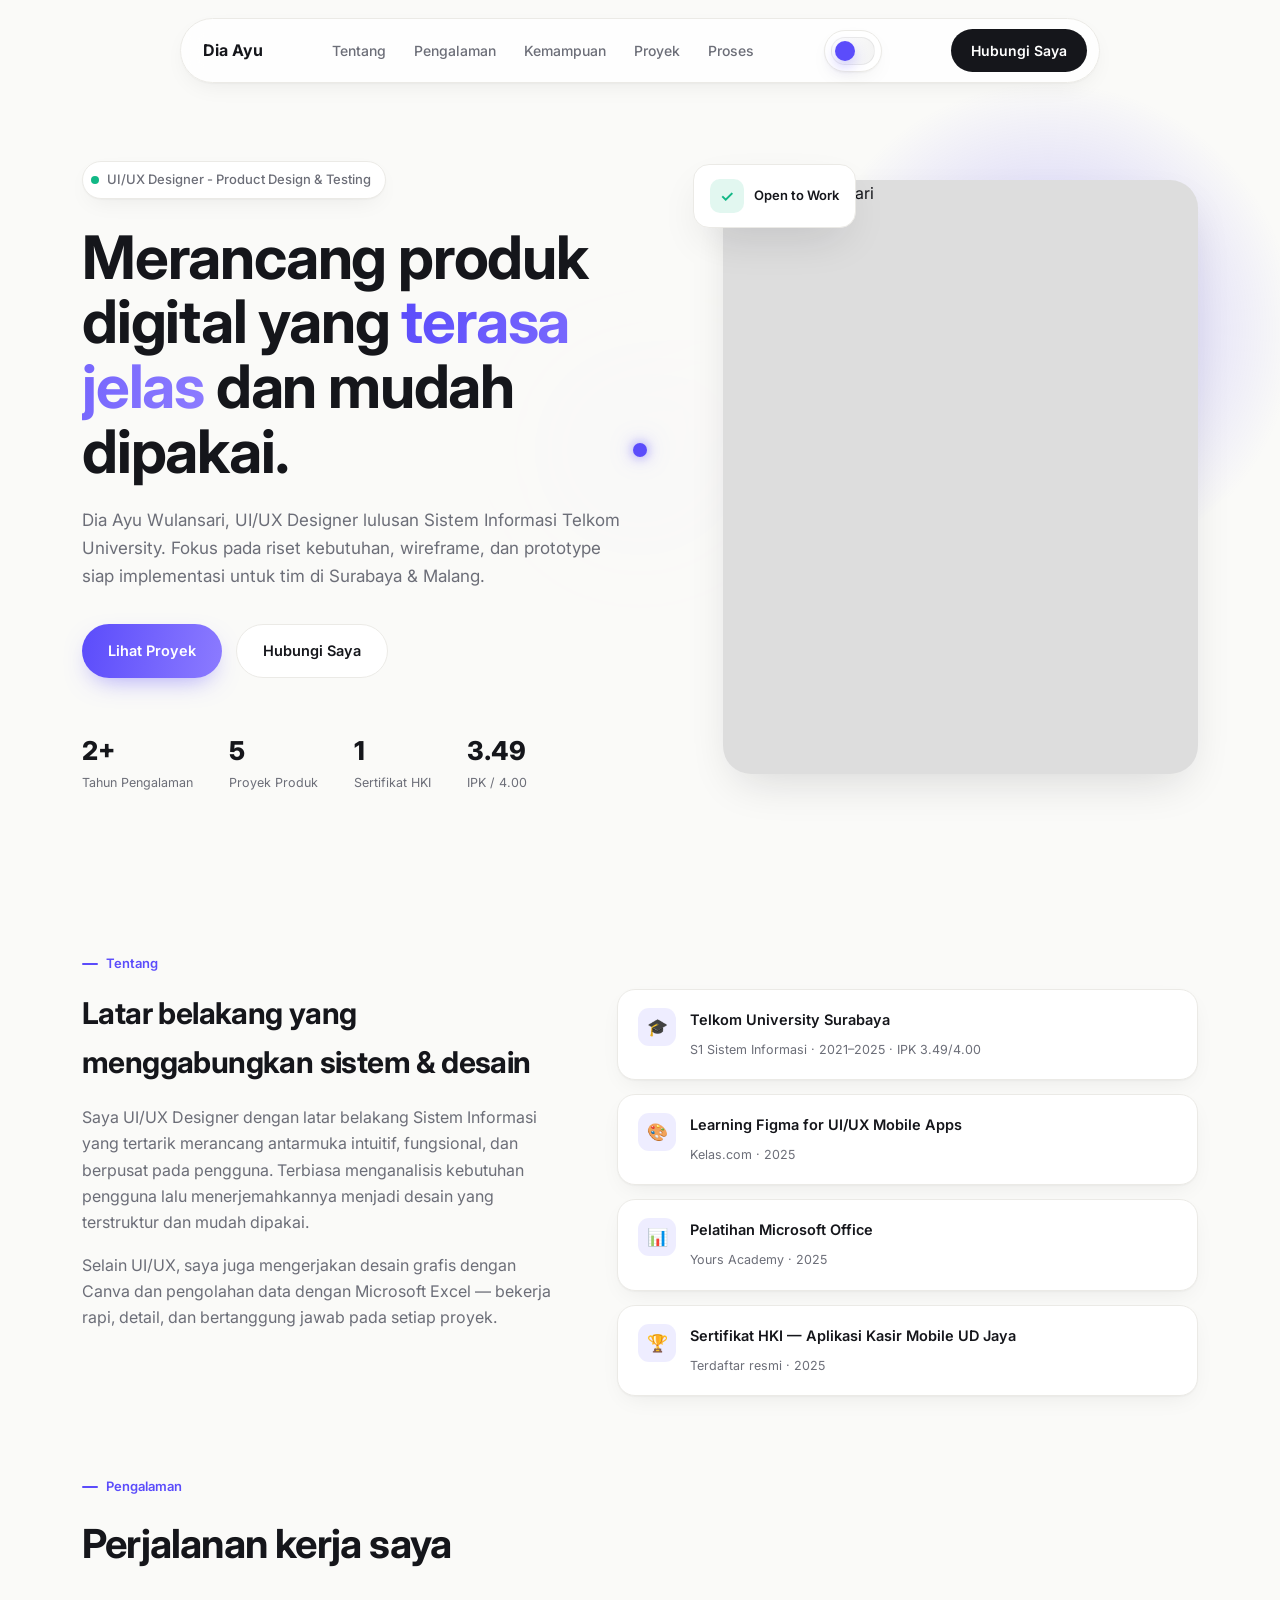
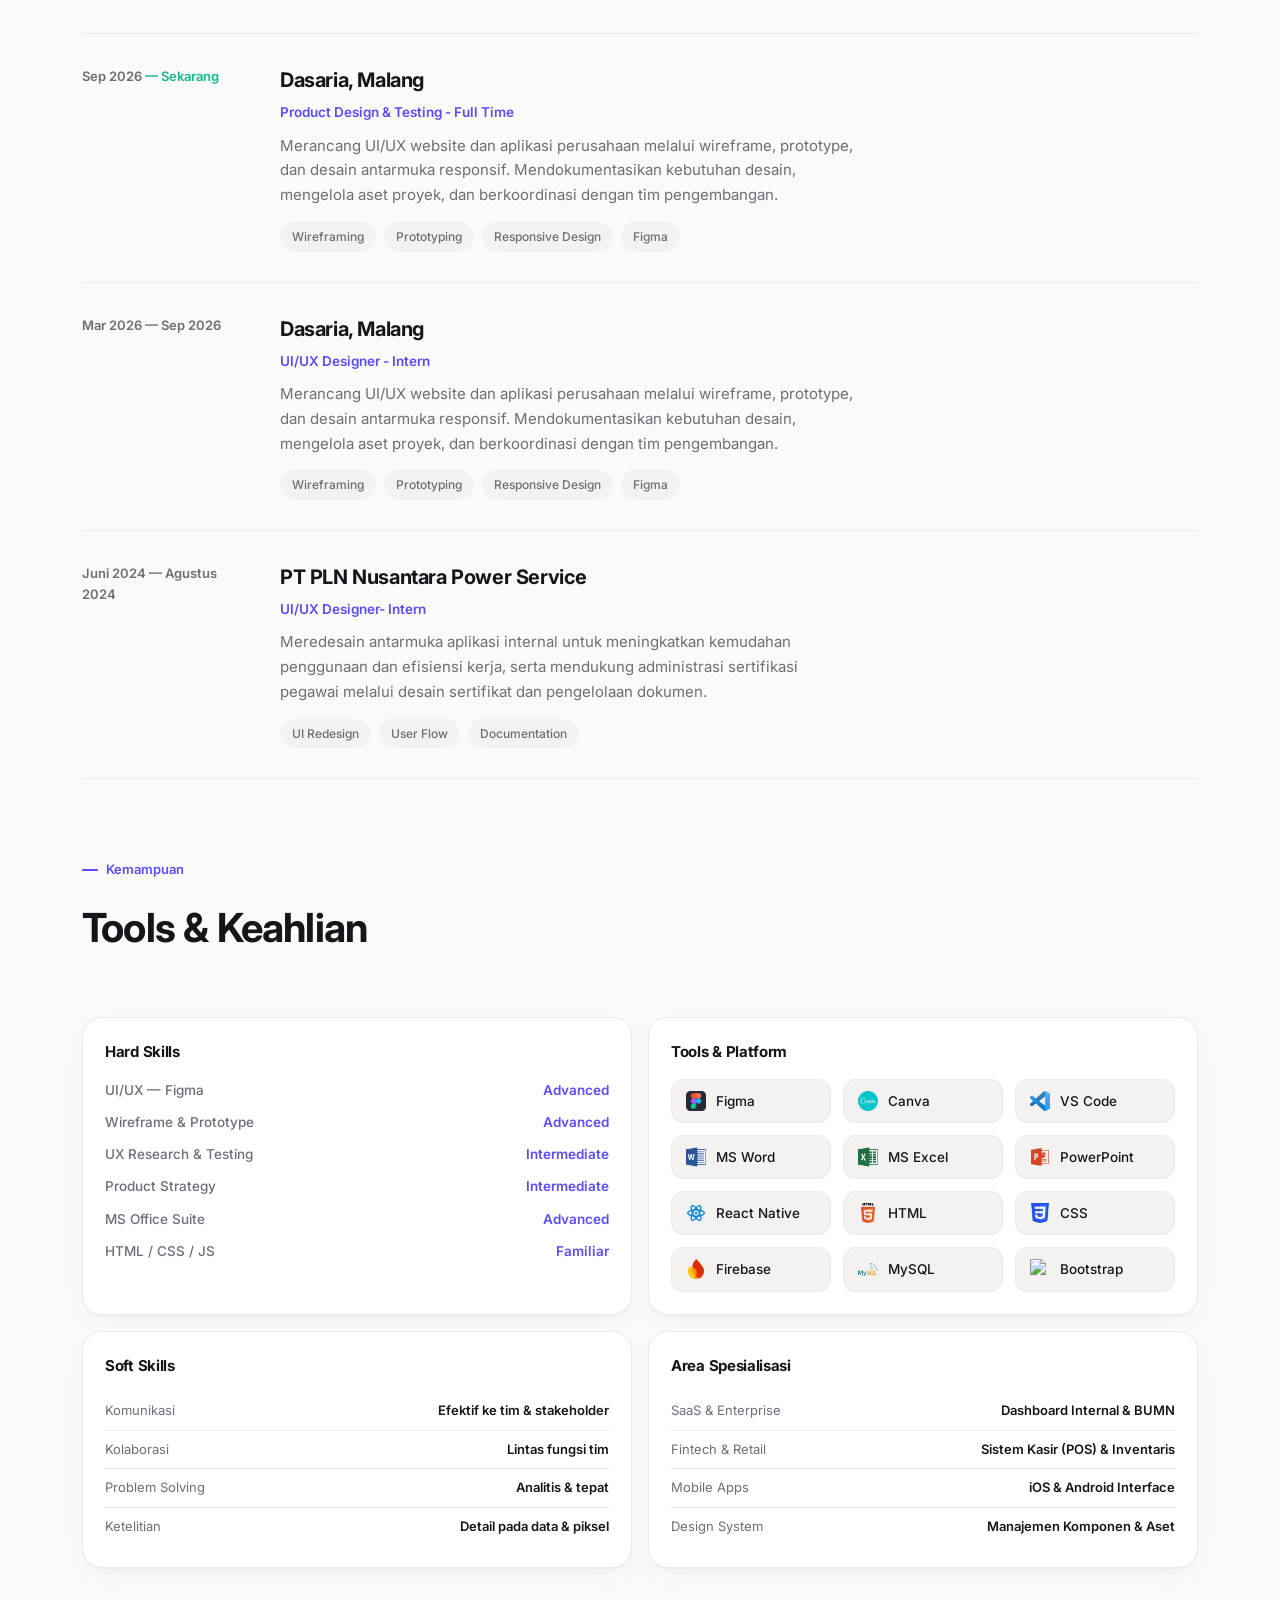
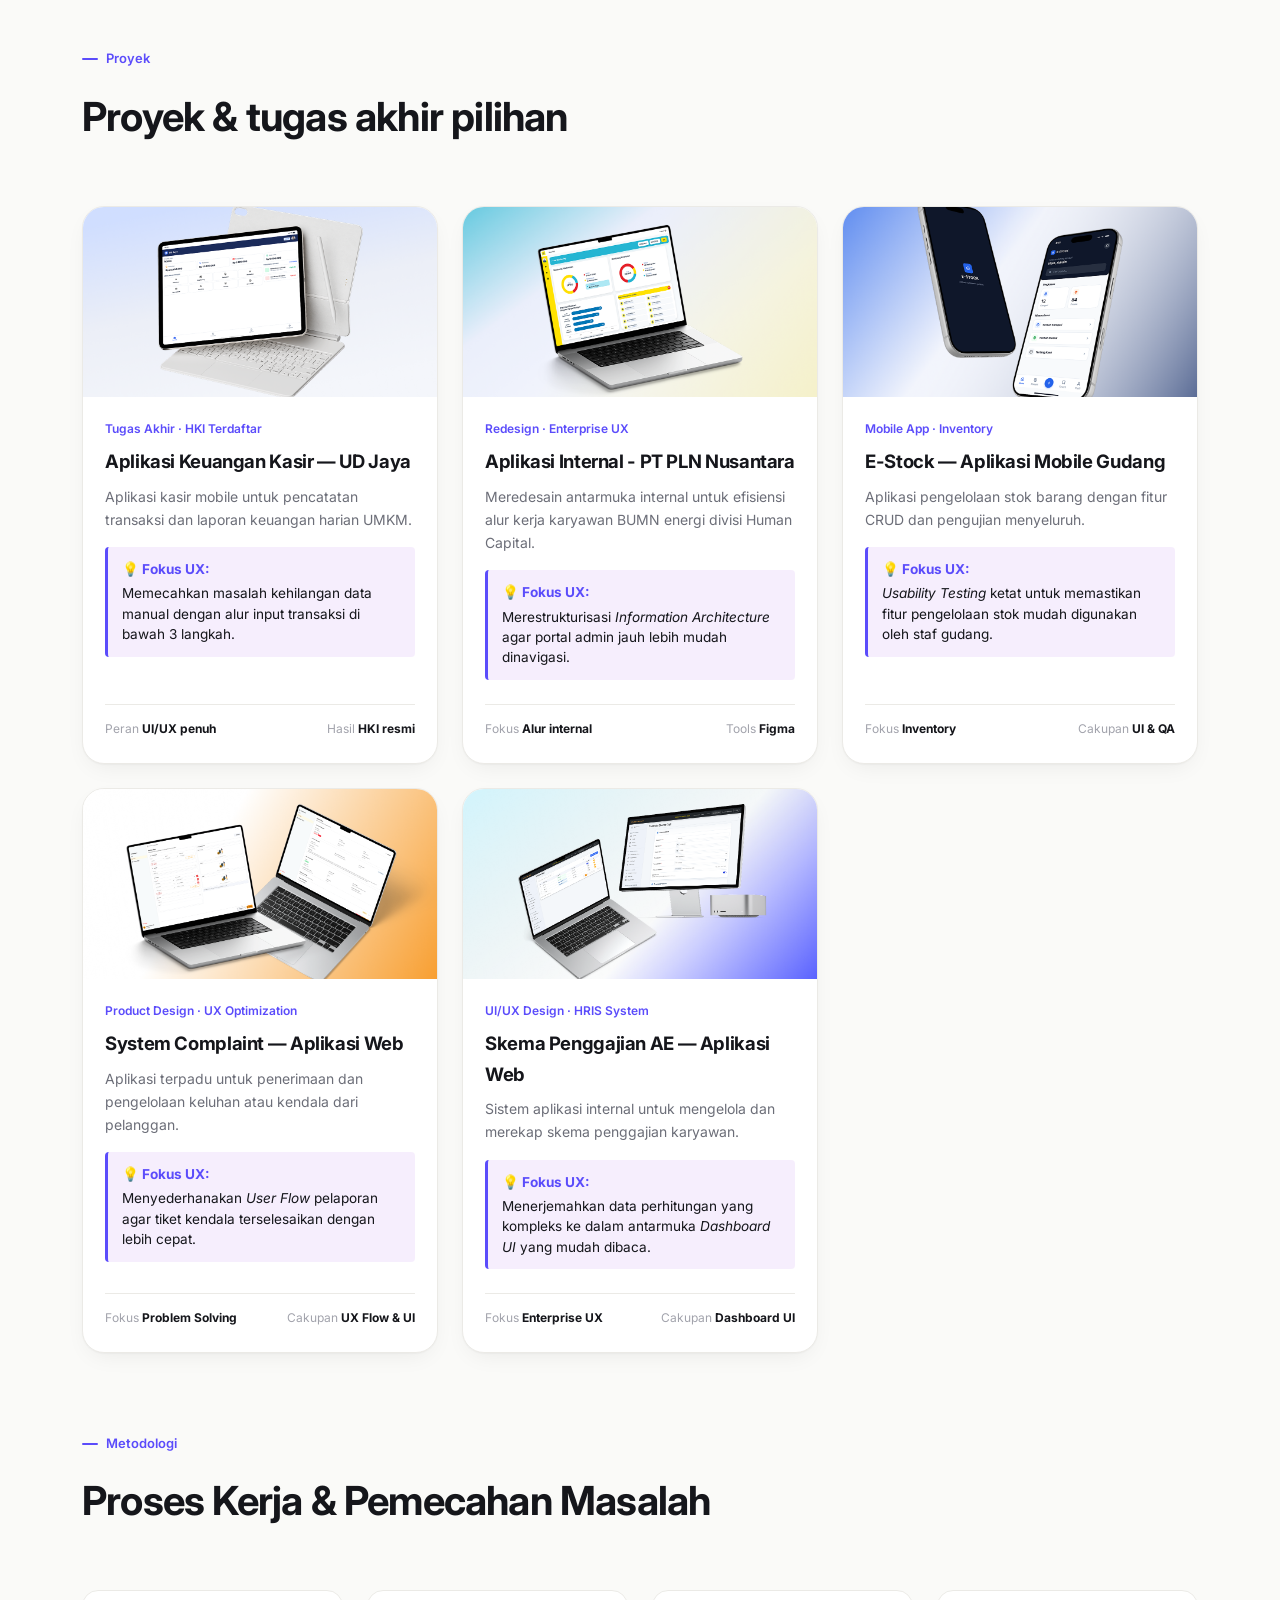
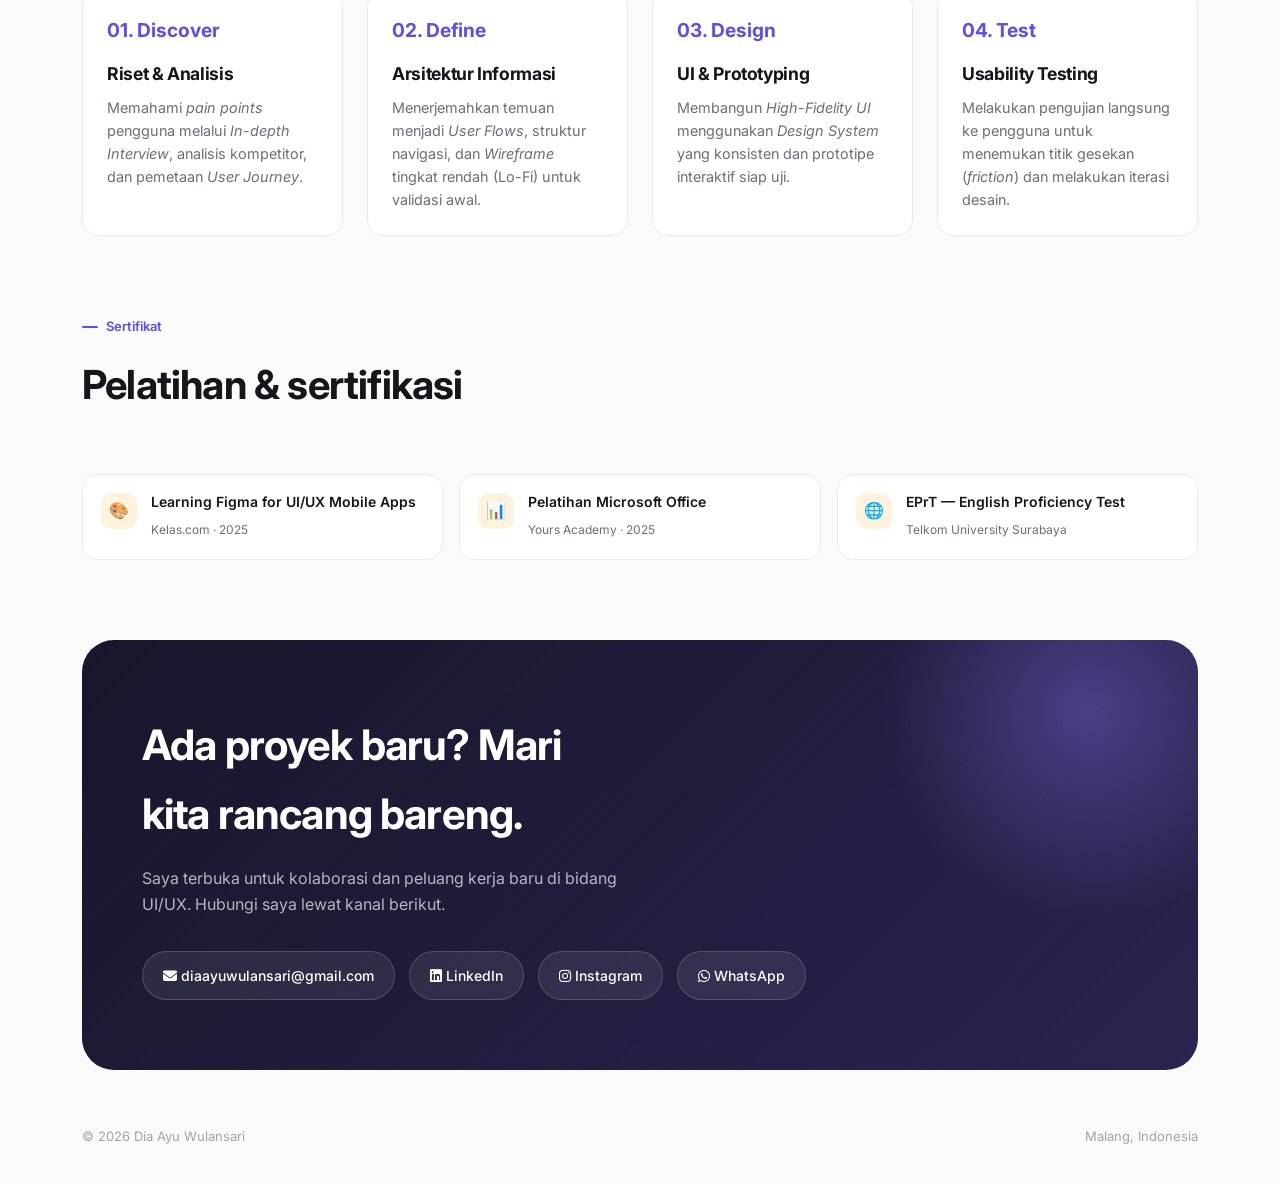
==== index.html @ 8678f164 "Initial commit - Upload portofolio" ====
<!DOCTYPE html>
<html lang="id">
<head>
<meta charset="UTF-8">
<meta name="viewport" content="width=device-width, initial-scale=1.0">
<title>Dia Ayu Wulansari — UI/UX Designer</title>
<link rel="preconnect" href="https://fonts.googleapis.com">
<link rel="preconnect" href="https://fonts.gstatic.com" crossorigin>
<link href="https://fonts.googleapis.com/css2?family=Inter:wght@400;500;600;700;800&display=swap" rel="stylesheet">
<link rel="stylesheet" href="style.css">
<!-- FontAwesome CDN -->
<link rel="stylesheet" href="https://cdnjs.cloudflare.com/ajax/libs/font-awesome/6.4.0/css/all.min.css">
</head>
<body>

<div id="cursor-glow" aria-hidden="true"></div>

<div class="nav-wrap">
  <div class="nav">
    <div class="nav-brand">Dia Ayu</div>
    <nav class="nav-links">
      <a href="#about">Tentang</a>
      <a href="#experience">Pengalaman</a>
      <a href="#skills">Kemampuan</a>
      <a href="#projects">Proyek</a>
      <a href="#process">Proses</a>
    </nav>
    <div class="theme-toggle" aria-hidden="false">
      <button id="theme-toggle" aria-pressed="false" aria-label="Toggle light and dark mode"><span class="knob"></span></button>
    </div>
    <a class="nav-cta" href="#contact">Hubungi Saya</a>
  </div>
</div>

<div class="wrap">

<!-- 1. HERO SECTION (Jarak kembali seperti semula) -->
<section class="hero">
  <div class="hero-grid">
    <div>
      <div class="hero-pill"><span class="dot"></span>UI/UX Designer - Product Design & Testing</div>
      <h1>Merancang produk digital yang <span class="grad">terasa jelas</span> dan mudah dipakai.</h1>
      <p class="lede">Dia Ayu Wulansari, UI/UX Designer lulusan Sistem Informasi Telkom University. Fokus pada riset kebutuhan, wireframe, dan prototype siap implementasi untuk tim di Surabaya &amp; Malang.</p>
      <div class="hero-cta">
        <a class="btn btn-primary" href="#projects">Lihat Proyek</a>
        <a class="btn btn-ghost" href="#contact">Hubungi Saya</a>
      </div>
      <div class="hero-stats">
        <div><div class="n">2+</div><div class="l">Tahun Pengalaman</div></div>
        <div><div class="n">5</div><div class="l">Proyek Produk</div></div>
        <div><div class="n">1</div><div class="l">Sertifikat HKI</div></div>
        <div><div class="n">3.49</div><div class="l">IPK / 4.00</div></div>
      </div>
    </div>
    <div class="hero-visual">
      <div class="float-card c1"><span class="ic">✓</span> Open to Work</div>
      <div class="hero-photo"><img src="https://diayuwulansari.github.io/Portofolio-vol.1/images/foto%20profil.jpg" alt="Dia Ayu Wulansari"></div>
    </div>
  </div>
</section>

<!-- 2. ABOUT SECTION -->
<section id="about" style="padding: 40px 0;">
  <div class="eyebrow">Tentang</div>
  <div class="about-grid">
    <div>
      <h2 class="about-title">Latar belakang yang menggabungkan sistem &amp; desain</h2>
      <p>Saya UI/UX Designer dengan latar belakang Sistem Informasi yang tertarik merancang antarmuka intuitif, fungsional, dan berpusat pada pengguna. Terbiasa menganalisis kebutuhan pengguna lalu menerjemahkannya menjadi desain yang terstruktur dan mudah dipakai.</p>
      <p>Selain UI/UX, saya juga mengerjakan desain grafis dengan Canva dan pengolahan data dengan Microsoft Excel — bekerja rapi, detail, dan bertanggung jawab pada setiap proyek.</p>
    </div>
    <div class="cred-list">
      <div class="cred"><span class="ic">🎓</span><div><b>Telkom University Surabaya</b><span>S1 Sistem Informasi · 2021–2025 · IPK 3.49/4.00</span></div></div>
      <div class="cred"><span class="ic">🎨</span><div><b>Learning Figma for UI/UX Mobile Apps</b><span>Kelas.com · 2025</span></div></div>
      <div class="cred"><span class="ic">📊</span><div><b>Pelatihan Microsoft Office</b><span>Yours Academy · 2025</span></div></div>
      <div class="cred"><span class="ic">🏆</span><div><b>Sertifikat HKI — Aplikasi Kasir Mobile UD Jaya</b><span>Terdaftar resmi · 2025</span></div></div>
    </div>
  </div>
</section>

<!-- 3. EXPERIENCE SECTION -->
<section id="experience" style="padding: 40px 0;">
  <div class="section-head">
    <div class="eyebrow">Pengalaman</div>
    <h2>Perjalanan kerja saya</h2>
  </div>
  <div class="exp-list">
    <div class="exp">
      <div class="exp-date">Sep 2026 <span class="now">— Sekarang</span></div>
      <div>
        <h3>Dasaria, Malang</h3>
        <div class="exp-role">Product Design & Testing - Full Time</div>
        <p>Merancang UI/UX website dan aplikasi perusahaan melalui wireframe, prototype, dan desain antarmuka responsif. Mendokumentasikan kebutuhan desain, mengelola aset proyek, dan berkoordinasi dengan tim pengembangan.</p>
        <div class="chip-row"><span class="chip">Wireframing</span><span class="chip">Prototyping</span><span class="chip">Responsive Design</span><span class="chip">Figma</span></div>
      </div>
    </div>
    <div class="exp">
      <div class="exp-date">Mar 2026 — Sep 2026</div>
      <div>
        <h3>Dasaria, Malang</h3>
        <div class="exp-role">UI/UX Designer - Intern</div>
        <p>Merancang UI/UX website dan aplikasi perusahaan melalui wireframe, prototype, dan desain antarmuka responsif. Mendokumentasikan kebutuhan desain, mengelola aset proyek, dan berkoordinasi dengan tim pengembangan.</p>
        <div class="chip-row"><span class="chip">Wireframing</span><span class="chip">Prototyping</span><span class="chip">Responsive Design</span><span class="chip">Figma</span></div>
      </div>
    </div>
    <div class="exp">
      <div class="exp-date">Juni 2024 — Agustus 2024</div>
      <div>
        <h3>PT PLN Nusantara Power Service</h3>
        <div class="exp-role">UI/UX Designer- Intern</div>
        <p>Meredesain antarmuka aplikasi internal untuk meningkatkan kemudahan penggunaan dan efisiensi kerja, serta mendukung administrasi sertifikasi pegawai melalui desain sertifikat dan pengelolaan dokumen.</p>
        <div class="chip-row"><span class="chip">UI Redesign</span><span class="chip">User Flow</span><span class="chip">Documentation</span></div>
      </div>
    </div>
  </div>
</section>

<!-- 4. SKILLS SECTION -->
<section id="skills" style="padding: 40px 0;">
  <div class="section-head">
    <div class="eyebrow">Kemampuan</div>
    <h2>Tools &amp; Keahlian</h2>
  </div>
  <div class="bento">
    <div class="b-wide">
      <h4>Hard Skills</h4>
      <div class="skill-line"><span>UI/UX — Figma</span><span style="font-weight: 600; color: var(--primary, #8a2be2);">Advanced</span></div>
      <div class="skill-line"><span>Wireframe &amp; Prototype</span><span style="font-weight: 600; color: var(--primary, #8a2be2);">Advanced</span></div>
      <div class="skill-line"><span>UX Research &amp; Testing</span><span style="font-weight: 600; color: var(--primary, #8a2be2);">Intermediate</span></div>
      <div class="skill-line"><span>Product Strategy</span><span style="font-weight: 600; color: var(--primary, #8a2be2);">Intermediate</span></div>
      <div class="skill-line"><span>MS Office Suite</span><span style="font-weight: 600; color: var(--primary, #8a2be2);">Advanced</span></div>
      <div class="skill-line"><span>HTML / CSS / JS</span><span style="font-weight: 600; color: var(--primary, #8a2be2);">Familiar</span></div>
    </div>

    <!-- Tools & Platform Full Width dengan Logo & Ikon -->
    <div class="b-wide">
      <h4>Tools &amp; Platform</h4>
      <div class="bento-tools-logos">
        <div class="tool-badge"><img src="./images/figma.png" alt="Figma"> Figma</div>
        <div class="tool-badge"><img src="./images/canva.png" alt="Canva"> Canva</div>
        <div class="tool-badge"><img src="./images/vscode.png" alt="VS Code"> VS Code</div>
        <div class="tool-badge"><img src="./images/Word.png" alt="MS Word"> MS Word</div>
        <div class="tool-badge"><img src="./images/Excel.png" alt="MS Excel"> MS Excel</div>
        <div class="tool-badge"><img src="./images/powerpoint.png" alt="PowerPoint"> PowerPoint</div>
        <div class="tool-badge"><img src="./images/React.png" alt="React Native"> React Native</div>
        <div class="tool-badge"><img src="./images/HTML.png" alt="HTML"> HTML</div>
        <div class="tool-badge"><img src="./images/CSS.png" alt="CSS"> CSS</div>
        <div class="tool-badge"><img src="./images/firebase.png" alt="Firebase"> Firebase</div>
        <div class="tool-badge"><img src="./images/MySQL.png" alt="MySql"> MySQL</div>
        <div class="tool-badge"><img src="./images/Bootstrap.png" alt="Bootstrap"> Bootstrap</div>
      </div>
    </div>

    <div class="b-wide">
      <h4>Soft Skills</h4>
      <div class="soft-mini"><span>Komunikasi</span><b>Efektif ke tim &amp; stakeholder</b></div>
      <div class="soft-mini"><span>Kolaborasi</span><b>Lintas fungsi tim</b></div>
      <div class="soft-mini"><span>Problem Solving</span><b>Analitis &amp; tepat</b></div>
      <div class="soft-mini"><span>Ketelitian</span><b>Detail pada data &amp; piksel</b></div>
    </div>

    <div class="b-wide">
      <h4>Area Spesialisasi</h4>
      <div class="soft-mini"><span>SaaS & Enterprise</span><b>Dashboard Internal & BUMN</b></div>
      <div class="soft-mini"><span>Fintech & Retail</span><b>Sistem Kasir (POS) & Inventaris</b></div>
      <div class="soft-mini"><span>Mobile Apps</span><b>iOS & Android Interface</b></div>
      <div class="soft-mini"><span>Design System</span><b>Manajemen Komponen & Aset</b></div>
    </div>
  </div>
</section>

<!-- 5. PROJECTS SECTION -->
<section id="projects" style="padding: 40px 0;">
  <div class="section-head">
    <div class="eyebrow">Proyek</div>
    <h2>Proyek &amp; tugas akhir pilihan</h2>
  </div>
  <div class="proj-grid">
    
    <!-- Proyek 1 -->
    <a class="proj" href="./Detail Page/project-udjaya.html" target="_self" rel="noopener">
      <div class="proj-cover"><img src="./images/Mokup UD_Jaya.png" alt="Cover UD Jaya"></div>
      <div class="proj-body" style="display: flex; flex-direction: column; justify-content: space-between; height: 100%;">
        <div>
          <div class="proj-tag">Tugas Akhir · HKI Terdaftar</div>
          <h3>Aplikasi Keuangan Kasir — UD Jaya</h3>
          <p>Aplikasi kasir mobile untuk pencatatan transaksi dan laporan keuangan harian UMKM.</p>
          <div style="margin-top: 16px; padding: 12px 14px; background: rgba(138, 43, 226, 0.08); border-left: 3px solid var(--primary, #8a2be2); border-radius: 4px; font-size: 0.85em; line-height: 1.5;">
            <b style="color: var(--primary, #8a2be2); display: block; margin-bottom: 4px;">💡 Fokus UX:</b> 
            Memecahkan masalah kehilangan data manual dengan alur input transaksi di bawah 3 langkah.
          </div>
        </div>
        <div class="proj-foot" style="margin-top: 24px;"><span>Peran <b>UI/UX penuh</b></span><span>Hasil <b>HKI resmi</b></span></div>
      </div>
    </a>
  
    <!-- Proyek 2 -->
    <a class="proj" href="./Detail Page/project-pln.html" target="_self" rel="noopener">
      <div class="proj-cover"><img src="./images/Mokup PLN.png" alt="Cover PLN"></div>
      <div class="proj-body" style="display: flex; flex-direction: column; justify-content: space-between; height: 100%;">
        <div>
          <div class="proj-tag">Redesign · Enterprise UX</div>
          <h3>Aplikasi Internal - PT PLN Nusantara</h3>
          <p>Meredesain antarmuka internal untuk efisiensi alur kerja karyawan BUMN energi divisi Human Capital.</p>
          <div style="margin-top: 16px; padding: 12px 14px; background: rgba(138, 43, 226, 0.08); border-left: 3px solid var(--primary, #8a2be2); border-radius: 4px; font-size: 0.85em; line-height: 1.5;">
            <b style="color: var(--primary, #8a2be2); display: block; margin-bottom: 4px;">💡 Fokus UX:</b> 
            Merestrukturisasi <i>Information Architecture</i> agar portal admin jauh lebih mudah dinavigasi.
          </div>
        </div>
        <div class="proj-foot" style="margin-top: 24px;"><span>Fokus <b>Alur internal</b></span><span>Tools <b>Figma</b></span></div>
      </div>
    </a>

    <!-- Proyek 3 -->
    <a class="proj" href="./Detail Page/project-estock.html" target="_self" rel="noopener">
      <div class="proj-cover"><img src="./images/Mokup E-Stock.png" alt="Cover E-Stock"></div>
      <div class="proj-body" style="display: flex; flex-direction: column; justify-content: space-between; height: 100%;">
        <div>
          <div class="proj-tag">Mobile App · Inventory</div>
          <h3>E-Stock — Aplikasi Mobile Gudang</h3>
          <p>Aplikasi pengelolaan stok barang dengan fitur CRUD dan pengujian menyeluruh.</p>
          <div style="margin-top: 16px; padding: 12px 14px; background: rgba(138, 43, 226, 0.08); border-left: 3px solid var(--primary, #8a2be2); border-radius: 4px; font-size: 0.85em; line-height: 1.5;">
            <b style="color: var(--primary, #8a2be2); display: block; margin-bottom: 4px;">💡 Fokus UX:</b> 
            <i>Usability Testing</i> ketat untuk memastikan fitur pengelolaan stok mudah digunakan oleh staf gudang.
          </div>
        </div>
        <div class="proj-foot" style="margin-top: 24px;"><span>Fokus <b>Inventory</b></span><span>Cakupan <b>UI &amp; QA</b></span></div>
      </div>
    </a>

    <!-- Proyek 4: System Complaint -->
    <a class="proj" href="./Detail Page/project-SystemComplaint.html" target="_self" rel="noopener">
      <div class="proj-cover"><img src="./images/Mokup System Complaint.png" alt="Cover System Complaint"></div>
      <div class="proj-body" style="display: flex; flex-direction: column; justify-content: space-between; height: 100%;">
        <div>
          <div class="proj-tag">Product Design · UX Optimization</div>
          <h3>System Complaint — Aplikasi Web</h3>
          <p>Aplikasi terpadu untuk penerimaan dan pengelolaan keluhan atau kendala dari pelanggan.</p>
          <div style="margin-top: 16px; padding: 12px 14px; background: rgba(138, 43, 226, 0.08); border-left: 3px solid var(--primary, #8a2be2); border-radius: 4px; font-size: 0.85em; line-height: 1.5;">
            <b style="color: var(--primary, #8a2be2); display: block; margin-bottom: 4px;">💡 Fokus UX:</b> 
            Menyederhanakan <i>User Flow</i> pelaporan agar tiket kendala terselesaikan dengan lebih cepat.
          </div>
        </div>
        <div class="proj-foot" style="margin-top: 24px;"><span>Fokus <b>Problem Solving</b></span><span>Cakupan <b>UX Flow &amp; UI</b></span></div>
      </div>
    </a>

    <!-- Proyek 5: Skema Penggajian -->
    <a class="proj" href="./Detail Page/project-SkemaPenggajian.html" target="_self" rel="noopener">
      <div class="proj-cover"><img src="./images/Mokup Skema Penggajian.png" alt="Cover Skema Penggajian AE"></div>
      <div class="proj-body" style="display: flex; flex-direction: column; justify-content: space-between; height: 100%;">
        <div>
          <div class="proj-tag">UI/UX Design · HRIS System</div>
          <h3>Skema Penggajian AE — Aplikasi Web</h3>
          <p>Sistem aplikasi internal untuk mengelola dan merekap skema penggajian karyawan.</p>
          <div style="margin-top: 16px; padding: 12px 14px; background: rgba(138, 43, 226, 0.08); border-left: 3px solid var(--primary, #8a2be2); border-radius: 4px; font-size: 0.85em; line-height: 1.5;">
            <b style="color: var(--primary, #8a2be2); display: block; margin-bottom: 4px;">💡 Fokus UX:</b> 
            Menerjemahkan data perhitungan yang kompleks ke dalam antarmuka <i>Dashboard UI</i> yang mudah dibaca.
          </div>
        </div>
        <div class="proj-foot" style="margin-top: 24px;"><span>Fokus <b>Enterprise UX</b></span><span>Cakupan <b>Dashboard UI</b></span></div>
      </div>
    </a>

    <!-- Proyek 6: Pencapaian Branch -->
    <!-- <a class="proj" href="./Detail Page/project-PencapaianBranch.html" target="_self" rel="noopener">
      <div class="proj-cover"><img src="./images/Mokup Pencapaian branch.png" alt="Cover Pencapaian Branch"></div>
      <div class="proj-body" style="display: flex; flex-direction: column; justify-content: space-between; height: 100%;">
        <div>
          <div class="proj-tag">Product Design · Data Analytics</div>
          <h3>Pencapaian Branch — Aplikasi Web</h3>
          <p>Platform monitoring pencapaian target KPI dari masing-masing cabang perusahaan.</p>
          <div style="margin-top: 16px; padding: 12px 14px; background: rgba(138, 43, 226, 0.08); border-left: 3px solid var(--primary, #8a2be2); border-radius: 4px; font-size: 0.85em; line-height: 1.5;">
            <b style="color: var(--primary, #8a2be2); display: block; margin-bottom: 4px;">💡 Fokus UX:</b> 
            Pembuatan visualisasi data dan grafik analitik yang responsif untuk memantau metrik bisnis.
          </div>
        </div>
        <div class="proj-foot" style="margin-top: 24px;"><span>Fokus <b>Data Usability</b></span><span>Cakupan <b>Interactive Prototype</b></span></div>
      </div>
    </a> -->

  </div>
</section>

<!-- 6. PROCESS SECTION -->
<section id="process" style="padding: 40px 0;">
  <div class="section-head">
    <div class="eyebrow">Metodologi</div>
    <h2>Proses Kerja & Pemecahan Masalah</h2>
  </div>
  <div class="process-grid" style="display: grid; grid-template-columns: repeat(auto-fit, minmax(240px, 1fr)); gap: 24px; margin-top: 24px;">
    
    <div class="process-card" style="background: var(--surface); padding: 24px; border-radius: 16px; border: 1px solid var(--border); transition: background 0.3s ease, border-color 0.3s ease;">
      <span style="color: var(--primary); font-weight: 700; font-size: 1.2em;">01. Discover</span>
      <h3 style="margin: 12px 0 8px; font-size: 1.1em; color: var(--ink); transition: color 0.3s ease;">Riset & Analisis</h3>
      <p style="font-size: 0.9em; color: var(--ink-soft); transition: color 0.3s ease; line-height: 1.6;">Memahami <i>pain points</i> pengguna melalui <i>In-depth Interview</i>, analisis kompetitor, dan pemetaan <i>User Journey</i>.</p>
    </div>

    <div class="process-card" style="background: var(--surface); padding: 24px; border-radius: 16px; border: 1px solid var(--border); transition: background 0.3s ease, border-color 0.3s ease;">
      <span style="color: var(--primary); font-weight: 700; font-size: 1.2em;">02. Define</span>
      <h3 style="margin: 12px 0 8px; font-size: 1.1em; color: var(--ink); transition: color 0.3s ease;">Arsitektur Informasi</h3>
      <p style="font-size: 0.9em; color: var(--ink-soft); transition: color 0.3s ease; line-height: 1.6;">Menerjemahkan temuan menjadi <i>User Flows</i>, struktur navigasi, dan <i>Wireframe</i> tingkat rendah (Lo-Fi) untuk validasi awal.</p>
    </div>

    <div class="process-card" style="background: var(--surface); padding: 24px; border-radius: 16px; border: 1px solid var(--border); transition: background 0.3s ease, border-color 0.3s ease;">
      <span style="color: var(--primary); font-weight: 700; font-size: 1.2em;">03. Design</span>
      <h3 style="margin: 12px 0 8px; font-size: 1.1em; color: var(--ink); transition: color 0.3s ease;">UI & Prototyping</h3>
      <p style="font-size: 0.9em; color: var(--ink-soft); transition: color 0.3s ease; line-height: 1.6;">Membangun <i>High-Fidelity UI</i> menggunakan <i>Design System</i> yang konsisten dan prototipe interaktif siap uji.</p>
    </div>

    <div class="process-card" style="background: var(--surface); padding: 24px; border-radius: 16px; border: 1px solid var(--border); transition: background 0.3s ease, border-color 0.3s ease;">
      <span style="color: var(--primary); font-weight: 700; font-size: 1.2em;">04. Test</span>
      <h3 style="margin: 12px 0 8px; font-size: 1.1em; color: var(--ink); transition: color 0.3s ease;">Usability Testing</h3>
      <p style="font-size: 0.9em; color: var(--ink-soft); transition: color 0.3s ease; line-height: 1.6;">Melakukan pengujian langsung ke pengguna untuk menemukan titik gesekan (<i>friction</i>) dan melakukan iterasi desain.</p>
    </div>

  </div>
</section>

<!-- 7. CERTIFICATES SECTION -->
<section id="certificates" style="padding: 40px 0;">
  <div class="section-head">
    <div class="eyebrow">Sertifikat</div>
    <h2>Pelatihan &amp; sertifikasi</h2>
  </div>
  <div class="cert-grid">
    <a class="cert" href="url?id=12" target="_blank" rel="noopener">
      <span class="ic">🎨</span><div><b>Learning Figma for UI/UX Mobile Apps</b><span>Kelas.com · 2025</span></div>
    </a>
    <a class="cert" href="https://diayuwulansari.github.io/Portofolio-vol.1/sertifikat/Sertifikat%20Yours%20Academy.pdf" target="_blank" rel="noopener">
      <span class="ic">📊</span><div><b>Pelatihan Microsoft Office</b><span>Yours Academy · 2025</span></div>
    </a>
    <a class="cert" href="https://diayuwulansari.github.io/Portofolio-vol.1/sertifikat/Sertif%20EPRT.pdf" target="_blank" rel="noopener">
      <span class="ic">🌐</span><div><b>EPrT — English Proficiency Test</b><span>Telkom University Surabaya</span></div>
    </a>
  </div>
</section>

<!-- 8. CONTACT SECTION -->
<section id="contact" style="padding: 40px 0 20px 0;">
  <div class="contact-box">
    <h2>Ada proyek baru? Mari kita rancang bareng.</h2>
    <p>Saya terbuka untuk kolaborasi dan peluang kerja baru di bidang UI/UX. Hubungi saya lewat kanal berikut.</p>
    <div class="contact-links">
      <a class="clink" href="mailto:diaayuwulansari@gmail.com">
        <i class="fa-solid fa-envelope"></i> diaayuwulansari@gmail.com
      </a>
      <a class="clink" href="url?id=16" target="_blank" rel="noopener">
        <i class="fa-brands fa-linkedin"></i> LinkedIn
      </a>
      <a class="clink" href="https://www.instagram.com/diaaws_" target="_blank" rel="noopener">
        <i class="fa-brands fa-instagram"></i> Instagram
      </a>
      <a class="clink" href="https://wa.me/6285184002572" target="_blank" rel="noopener">
        <i class="fa-brands fa-whatsapp"></i> WhatsApp
      </a>
    </div>
  </div>
</section>

<footer>
  <span>© 2026 Dia Ayu Wulansari</span>
  <span>Malang, Indonesia</span>
</footer>

</div>
<script src="script.js" defer></script>
</body>
</html>
---- style.css ----
/* Core variables - light theme */
:root{
  --bg:#FAFAF8;
  --surface:#FFFFFF;
  --ink:#15161B;
  --ink-soft:#6C6E78;
  --ink-faint:#A2A3AC;
  --border:#EBEAE6;
  --primary:#5B4CFB;
  --primary-2:#8C7BFF;
  --mint:#12B886;
  --sun:#FFB020;
  --shadow: 0 1px 2px rgba(20,20,30,0.04), 0 8px 24px -8px rgba(20,20,30,0.08);
  --shadow-lg: 0 18px 46px -14px rgba(20,20,30,0.16);
  --glow-1: rgba(91,76,251,0.16);
  --glow-2: rgba(255,176,32,0.08);
}

*{box-sizing:border-box; margin:0; padding:0;}
html{scroll-behavior:smooth;}
html,body{overflow-x:clip;}
body{
  background:var(--bg); color:var(--ink);
  font-family:'Inter', sans-serif; font-size:16px; line-height:1.65;
  -webkit-font-smoothing:antialiased;
}
a{ color:inherit; text-decoration:none; }
img{ max-width:100%; display:block; }
::selection{ background:var(--primary); color:#fff; }
h1,h2,h3,h4{ font-family:'Inter', sans-serif; font-weight:700; letter-spacing:-0.02em; color:var(--ink); }

.wrap{ max-width:1180px; margin:0 auto; padding:0 32px; position:relative; z-index:1; }
section{ padding:120px 0; }
.eyebrow{ font-family:'Inter', sans-serif; font-weight:600; font-size:13px; color:var(--primary); margin-bottom:14px; display:flex; align-items:center; gap:8px; }
.eyebrow::before{ content:""; width:16px; height:2px; background:var(--primary); border-radius:2px; }
.section-head{ max-width:640px; margin-bottom:56px; }
.section-head h2{ font-size:clamp(28px,3.4vw,40px); margin-bottom:14px; }
.section-head p{ color:var(--ink-soft); font-size:16px; }

/* Consistent about title */
.about-title{ font-size:30px; margin-bottom:16px; }

/* ==========================================
   NAVIGASI (KAPSUL MELAYANG / STICKY NAV)
   ========================================== */
.nav-wrap { 
  position: sticky; 
  top: 18px; 
  z-index: 200; 
  display: flex; 
  justify-content: center; 
  padding: 0 20px; 
  transition: top 0.3s ease, padding 0.3s ease;
}

.nav {
  width: 100%; 
  max-width: 920px; 
  display: flex; 
  align-items: center; 
  justify-content: space-between;
  background: rgba(255, 255, 255, 0.78); 
  backdrop-filter: blur(14px); 
  -webkit-backdrop-filter: blur(14px);
  border: 1px solid var(--border);
  border-radius: 100px; 
  padding: 10px 12px 10px 22px; 
  box-shadow: var(--shadow);
  transition: max-width 0.3s ease, border-radius 0.3s ease, background 0.3s ease, border-color 0.3s ease, box-shadow 0.3s ease;
}

.nav-wrap.is-scrolled {
  top: 0;
  padding: 0;
}

.nav-wrap.is-scrolled .nav {
  max-width: 100%;
  border-radius: 0;
  box-shadow: var(--shadow-lg);
}

.nav-brand { 
  font-family: 'Inter', sans-serif;
  font-weight: 700; 
  font-size: 16px; 
  color: var(--ink);
}

.nav-links { 
  display: flex; 
  gap: 28px; 
  font-size: 14px; 
  font-weight: 500; 
  color: var(--ink-soft); 
}

.nav-links a {
  position: relative;
  transition: color 0.2s ease;
}

.nav-links a::after {
  content: "";
  position: absolute;
  right: 0;
  bottom: -5px;
  left: 0;
  height: 2px;
  background: var(--primary);
  border-radius: 2px;
  transform: scaleX(0);
  transform-origin: left;
  transition: transform 0.2s ease;
}

.nav-links a:hover { 
  color: var(--ink); 
}

.nav-links a:hover::after,
.nav-links a:focus-visible::after {
  transform: scaleX(1);
}

.nav-cta { 
  background: var(--ink); 
  color: var(--surface); 
  padding: 10px 20px; 
  border-radius: 100px; 
  font-size: 14px; 
  font-weight: 600; 
  transition: background 0.2s ease, transform 0.2s ease;
}

.nav-cta:hover { 
  background: var(--primary); 
  color: #fff;
}

@media (max-width: 760px) { 
  .nav-links { 
    display: none; 
  } 
}

/* ==========================================
   PENYESUAIAN DARK MODE UNTUK NAV
   ========================================== */
[data-theme="dark"] .nav {
  background: rgba(15, 17, 21, 0.78); 
  border-color: var(--border);
}

[data-theme="dark"] .nav-cta {
  background: var(--surface);
  color: var(--ink);
  border: 1px solid var(--border);
}

[data-theme="dark"] .nav-cta:hover {
  background: var(--primary);
  color: #fff;
  border-color: transparent;
}

/* ==========================================
   HERO SECTION & EFEK GLOW KANAN ATAS FOTO
   ========================================== */
.hero{ 
  padding-top: 96px; 
  position: relative; 
  overflow: visible; 
}

.hero-grid{ 
  display: grid; 
  grid-template-columns: 1.1fr 0.9fr; 
  gap: 60px; 
  align-items: center; 
  position: relative; 
  z-index: 1; 
}

.hero::before{
  display: none; 
}

.hero-pill{
  display:inline-flex; align-items:center; gap:8px; background:var(--surface); border:1px solid var(--border);
  padding:7px 14px 7px 8px; border-radius:100px; font-size:13px; font-weight:500; color:var(--ink-soft); margin-bottom:26px; box-shadow:var(--shadow);
}
.hero-pill .dot{ width:8px; height:8px; border-radius:50%; background:var(--mint); }
.hero h1{ font-size:clamp(38px, 5vw, 60px); line-height:1.08; margin-bottom:22px; }
.hero h1 .grad{ background:linear-gradient(100deg, var(--primary), var(--primary-2)); -webkit-background-clip:text; background-clip:text; color:transparent; }
.hero p.lede{ font-size:17px; color:var(--ink-soft); max-width:50ch; margin-bottom:34px; }
.hero-cta{ display:flex; gap:14px; flex-wrap:wrap; margin-bottom:52px; }

.btn{ font-family:'Inter'; font-weight:600; font-size:14.5px; padding:14px 26px; border-radius:100px; display:inline-flex; align-items:center; gap:8px; transition:transform .18s ease, box-shadow .18s ease, background .18s ease; }
.btn-primary{ background:linear-gradient(100deg, var(--primary), var(--primary-2)); color:#fff; box-shadow:0 10px 26px -10px rgba(91,76,251,0.55); }
.btn-primary:hover{ transform:translateY(-2px); box-shadow:0 16px 32px -10px rgba(91,76,251,0.6); }
.btn-ghost{ background:var(--surface); border:1px solid var(--border); color:var(--ink); }
.btn-ghost:hover{ border-color:var(--ink); }

.hero-stats{ display:flex; gap:36px; flex-wrap:wrap; }
.hero-stats .n{ font-family:'Inter'; font-weight:800; font-size:26px; }
.hero-stats .l{ font-size:12.5px; color:var(--ink-soft); }

.hero-visual{ 
  position: relative; 
}

.hero-visual::before{
  content: "";
  position: absolute;
  top: -100px;   
  right: -100px; 
  width: 500px; 
  height: 500px;
  background: radial-gradient(circle, rgba(91,76,251,0.32), rgba(91,76,251,0) 70%);
  border-radius: 50%;
  z-index: -1;  
  pointer-events: none;
}

.hero-photo{ border-radius:28px; overflow:hidden; box-shadow:var(--shadow-lg); aspect-ratio:4/5; background:#ddd; position: relative; z-index: 1; }
.hero-photo img{ width:100%; height:100%; object-fit:cover; }

.float-card{ position:absolute; background:var(--surface); border:1px solid var(--border); border-radius:16px; padding:14px 16px; box-shadow:var(--shadow-lg); font-size:13px; z-index: 2; }
.float-card.c1{ top:-16px; left:-30px; display:flex; align-items:center; gap:10px; font-weight:600; }
.float-card.c1 .ic{ width:34px; height:34px; border-radius:10px; background:rgba(18,184,134,0.12); color:var(--mint); display:flex; align-items:center; justify-content:center; font-size:16px; }
.float-card.c2{ bottom:22px; right:-26px; width:170px; }
.float-card.c2 .lbl{ color:var(--ink-soft); font-size:11.5px; margin-bottom:6px; }
.float-card.c2 .bar{ height:6px; background:#F0EFEE; border-radius:6px; overflow:hidden; }
.float-card.c2 .bar i{ display:block; height:100%; width:92%; background:linear-gradient(90deg,var(--primary),var(--primary-2)); }

@media(max-width:900px){
  .hero-grid{ grid-template-columns:1fr; }
  .hero-visual{ max-width:340px; margin:40px auto 0; }
  .float-card{ display:none; }
}

/* about */
.about-grid{ display:grid; grid-template-columns:0.9fr 1.1fr; gap:60px; align-items:start; }
.about-grid p{ color:var(--ink-soft); margin-bottom:16px; max-width:56ch; }
.cred-list{ display:flex; flex-direction:column; gap:14px; }
.cred{ background:var(--surface); border:1px solid var(--border); border-radius:18px; padding:18px 20px; display:flex; gap:14px; align-items:flex-start; box-shadow:var(--shadow); }
.cred .ic{ width:38px; height:38px; flex:none; border-radius:11px; background:rgba(91,76,251,0.1); color:var(--primary); display:flex; align-items:center; justify-content:center; font-size:17px; }
.cred b{ display:block; font-size:14.5px; font-weight:600; margin-bottom:3px; }
.cred span{ font-size:12.5px; color:var(--ink-soft); }

/* experience */
.exp-list{ display:flex; flex-direction:column; gap:0; }
.exp{ display:grid; grid-template-columns:170px 1fr; gap:28px; padding:30px 0; border-top:1px solid var(--border); }
.exp:last-child{ border-bottom:1px solid var(--border); }
.exp-date{ font-size:13px; font-weight:600; color:var(--ink-soft); padding-top:2px; }
.exp-date .now{ color:var(--mint); }
.exp h3{ font-size:20px; margin-bottom:4px; }
.exp-role{ font-size:13.5px; font-weight:600; color:var(--primary); margin-bottom:10px; }
.exp p{ color:var(--ink-soft); max-width:64ch; margin-bottom:14px; font-size:15px; }

/* ==========================================
   EXPERIENCE CHIPS / TAGS
   ========================================== */
.chip-row { 
  display: flex; 
  gap: 8px; 
  flex-wrap: wrap; 
}

.chip { 
  font-size: 12px; 
  font-weight: 500; 
  background: #F3F2F0; 
  color: var(--ink-soft); 
  padding: 5px 12px; 
  border-radius: 100px; 
  transition: background 0.3s ease, color 0.3s ease, border-color 0.3s ease;
}

[data-theme="dark"] .chip {
  background: rgba(255, 255, 255, 0.07);
  color: var(--ink-soft);
  border: 1px solid rgba(255, 255, 255, 0.08);
}

.chip:hover {
  background: var(--border);
}

[data-theme="dark"] .chip:hover {
  background: rgba(255, 255, 255, 0.12);
  color: var(--ink);
}

/* skills bento */
.bento{ display:grid; grid-template-columns:repeat(4, 1fr); grid-auto-rows:minmax(120px, auto); gap:16px; }
.bento > div{ background:var(--surface); border:1px solid var(--border); border-radius:20px; padding:22px; box-shadow:var(--shadow); transition: background 0.3s ease, border-color 0.3s ease; }
.b-wide{ grid-column:span 2; }
.b-tall{ grid-row:span 2; }
.bento h4{ font-size:15px; margin-bottom:14px; color: var(--ink); }
.skill-line{ display:flex; justify-content:space-between; font-size:13.5px; font-weight:500; margin-bottom:10px; color: var(--ink-soft); }
.skill-line .track{ flex:1; margin:0 12px; height:5px; background:#F0EFEE; border-radius:6px; align-self:center; overflow:hidden; }
[data-theme="dark"] .skill-line .track { background: rgba(255,255,255,0.08); }

.skill-line .track i {
  display: block;
  height: 100%;
  background: linear-gradient(90deg, var(--primary), var(--primary-2));
  width: 0;
  border-radius: 6px;
  transition: width 1.2s cubic-bezier(0.1, 0.9, 0.2, 1);
}

.skill-line.animate .track i.pct-85 { width: 85%; }
.skill-line.animate .track i.pct-90 { width: 90%; }
.skill-line.animate .track i.pct-70 { width: 70%; }

/* ==========================================
   STYLING TOOLS & PLATFORM DENGAN LOGO (FULL WIDTH)
   ========================================== */
.bento-tools-logos {
  display: grid;
  grid-template-columns: repeat(auto-fit, minmax(140px, 1fr));
  gap: 12px;
  margin-top: 12px;
}

.tool-badge {
  display: flex;
  align-items: center;
  gap: 10px;
  padding: 10px 14px;
  background: #F3F2F0;
  border: 1px solid var(--border);
  border-radius: 12px;
  font-weight: 500;
  font-size: 13.5px;
  color: var(--ink);
  transition: all 0.2s ease;
}

.tool-badge:hover {
  transform: translateY(-2px);
  background: var(--border);
}

[data-theme="dark"] .tool-badge {
  background: rgba(255, 255, 255, 0.05);
  border: 1px solid rgba(255, 255, 255, 0.08);
  color: var(--ink-soft);
}

[data-theme="dark"] .tool-badge:hover {
  background: rgba(255, 255, 255, 0.1);
  color: var(--ink);
}

.tool-badge img {
  width: 20px;
  height: 20px;
  object-fit: contain;
}

/* Soft skills mini layout */
.soft-mini{ font-size:13px; color:var(--ink-soft); display:flex; justify-content:space-between; padding:8px 0; border-top:1px solid var(--border); }
.soft-mini:first-of-type{ border-top:none; }
.soft-mini b{ color:var(--ink); font-weight:600; }

@media(max-width:900px){ .bento{ grid-template-columns:repeat(2,1fr); } .b-wide{ grid-column:span 2; } }
@media(max-width:560px){ .bento{ grid-template-columns:1fr; } .b-wide,.b-tall{ grid-column:span 1; grid-row:span 1; } }

/* ==========================================
   PROJECTS (DIPERBARUI UNTUK COVER GAMBAR)
   ========================================== */
.proj-grid{ display:grid; grid-template-columns:repeat(3, 1fr); gap:24px; }
.proj{ background:var(--surface); border:1px solid var(--border); border-radius:22px; overflow:hidden; box-shadow:var(--shadow); transition:transform .22s ease, box-shadow .22s ease; display:flex; flex-direction:column; }
.proj:hover{ transform:translateY(-6px); box-shadow:var(--shadow-lg); }

.proj-cover{ 
  height: 190px; 
  width: 100%;
  position: relative; 
  overflow: hidden;
  background-color: var(--border);
}

.proj-cover img {
  width: 100%;
  height: 100%;
  object-fit: cover;
  object-position: center;
  transition: transform 0.3s ease;
}

.proj:hover .proj-cover img {
  transform: scale(1.05);
}

.proj-cover .arrow{ 
  position: absolute; 
  top: 14px; 
  right: 14px; 
  width: 32px; 
  height: 32px; 
  border-radius: 50%; 
  background: rgba(0, 0, 0, 0.45); 
  backdrop-filter: blur(4px);
  color: #fff; 
  display: flex; 
  align-items: center; 
  justify-content: center; 
  font-size: 14px; 
  z-index: 2;
  transition: background 0.2s ease, transform 0.2s ease;
}

.proj-cover .arrow:hover {
  background: var(--primary);
  transform: scale(1.1);
}

.proj-body{ padding:22px 22px 24px; display:flex; flex-direction:column; flex:1; justify-content:space-between; }
.proj-tag{ font-size:12px; font-weight:600; color:var(--primary); margin-bottom:8px; }
.proj h3{ font-size:18.5px; margin-bottom:8px; }
.proj p{ font-size:14px; color:var(--ink-soft); margin-bottom:14px; }
.proj-foot{ display:flex; justify-content:space-between; font-size:12px; color:var(--ink-faint); border-top:1px solid var(--border); padding-top:14px; }
.proj-foot b{ color:var(--ink); }
@media(max-width:900px){ .proj-grid{ grid-template-columns:1fr; } }

/* certs */
.cert-grid{ display:grid; grid-template-columns:repeat(3,1fr); gap:16px; }
.cert{ background:var(--surface); border:1px solid var(--border); border-radius:16px; padding:18px; display:flex; gap:14px; align-items:flex-start; }
.cert .ic{ width:36px; height:36px; flex:none; border-radius:10px; background:rgba(255,176,32,0.15); color:#B87400; display:flex; align-items:center; justify-content:center; font-size:16px; }
.cert b{ display:block; font-size:14px; font-weight:600; margin-bottom:3px; line-height:1.35; }
.cert span{ font-size:12px; color:var(--ink-soft); }
@media(max-width:760px){ .cert-grid{ grid-template-columns:1fr; } }

/* contact */
.contact-box{
  background:linear-gradient(135deg, #17162A, #2A2450); border-radius:32px; padding:70px 60px; color:#fff; position:relative; overflow:hidden;
}
.contact-box::before{ content:""; position:absolute; width:420px; height:420px; border-radius:50%; background:radial-gradient(circle, rgba(140,123,255,0.35), transparent 70%); top:-140px; right:-100px; }
.contact-box h2{ color:#fff; font-size:clamp(28px,3.6vw,42px); max-width:16ch; margin-bottom:16px; }
.contact-box p{ color:rgba(255,255,255,0.68); max-width:48ch; margin-bottom:34px; }
.contact-links{ display:flex; gap:14px; flex-wrap:wrap; }
.clink{ background:rgba(255,255,255,0.08); border:1px solid rgba(255,255,255,0.16); padding:12px 20px; border-radius:100px; font-size:14px; font-weight:500; }
.clink:hover{ background:#fff; color:var(--ink); }

footer{ padding:36px 0; display:flex; justify-content:space-between; font-size:13px; color:var(--ink-faint); flex-wrap:wrap; gap:10px; }

/* Dark theme using data-theme on <html> */
[data-theme="dark"]{
  --bg:#0B0B10;
  --surface:#0F1115;
  --ink:#E6E7EA;
  --ink-soft:#C5C6D0;
  --ink-faint:#9A9BA4;
  --border:rgba(255,255,255,0.06);
  --primary:#8C7BFF;
  --primary-2:#5B4CFB;
  --mint:#3BD9A6;
  --sun:#FFCF74;
  --shadow: 0 1px 2px rgba(0,0,0,0.24), 0 8px 24px -8px rgba(0,0,0,0.36);
  --shadow-lg: 0 18px 46px -14px rgba(0,0,0,0.5);
  --glow-1: rgba(140,123,255,0.22);
  --glow-2: rgba(91,76,251,0.15);
}

/* ==========================================
   BACKGROUND CURSOR GLOW (LIGHT & DARK MODE)
   ========================================== */
#cursor-glow {
  position: fixed; 
  left: 0; 
  top: 0; 
  width: 100vw; 
  height: 100vh; 
  pointer-events: none; 
  z-index: -1; 
  transition: opacity .25s linear; 
  will-change: background-position, opacity;
  
  opacity: 0.65;
  mix-blend-mode: overlay;
  filter: blur(48px) saturate(160%);
}

[data-theme="dark"] #cursor-glow {
  opacity: 0.9;
  mix-blend-mode: screen;
  filter: blur(36px) saturate(140%);
}

/* Theme toggle (small pill) */
.theme-toggle{ display:inline-flex; align-items:center; gap:8px; background:var(--surface); border:1px solid var(--border); padding:6px; border-radius:999px; box-shadow:var(--shadow); }
.theme-toggle button{ width:44px; height:28px; border-radius:999px; background:linear-gradient(100deg, #fff, #f3f3f3); border:1px solid rgba(0,0,0,0.06); display:inline-flex; align-items:center; padding:3px; cursor:pointer; transition:background .18s ease; }
.theme-toggle button .knob{ width:20px; height:20px; border-radius:50%; background:var(--primary); transform:translateX(0); transition:transform .22s cubic-bezier(.2,.9,.2,1); box-shadow:0 6px 14px rgba(91,76,251,0.28); }
.theme-toggle button[aria-pressed="true"]{ background:linear-gradient(90deg,var(--primary),var(--primary-2)); }
.theme-toggle button[aria-pressed="true"] .knob{ transform:translateX(16px); background:#fff; box-shadow:0 6px 18px rgba(0,0,0,0.18); }

/* Small utility */
.hidden{display:none!important}

/* ==========================================
   KURSOR KOMET & EKORNYA
   ========================================== */
body, a, button, .btn, .pn {
  cursor: none !important;
}

.comet-head {
  position: fixed;
  top: 0;
  left: 0;
  width: 14px;
  height: 14px;
  background: var(--primary); 
  border-radius: 50%;
  pointer-events: none;
  z-index: 99999;
  transform: translate(-50%, -50%);
  box-shadow: 0 0 12px rgba(91, 76, 251, 0.6), 0 0 24px rgba(140, 123, 255, 0.4);
  mix-blend-mode: normal; 
}

.comet-tail {
  position: fixed;
  top: 0;
  left: 0;
  width: 10px;
  height: 10px;
  background: var(--primary-2);
  border-radius: 50%;
  pointer-events: none;
  z-index: 99998;
  transform: translate(-50%, -50%);
  mix-blend-mode: normal;
  opacity: 0.75;
}

.comet-hover {
  background: var(--mint) !important;
  box-shadow: 0 0 12px rgba(18, 184, 134, 0.7), 0 0 24px rgba(94, 224, 180, 0.5) !important;
}

[data-theme="dark"] .comet-head {
  mix-blend-mode: screen;
  box-shadow: 0 0 16px var(--primary), 0 0 32px var(--primary-2);
}

[data-theme="dark"] .comet-tail {
  mix-blend-mode: screen;
  opacity: 1;
}
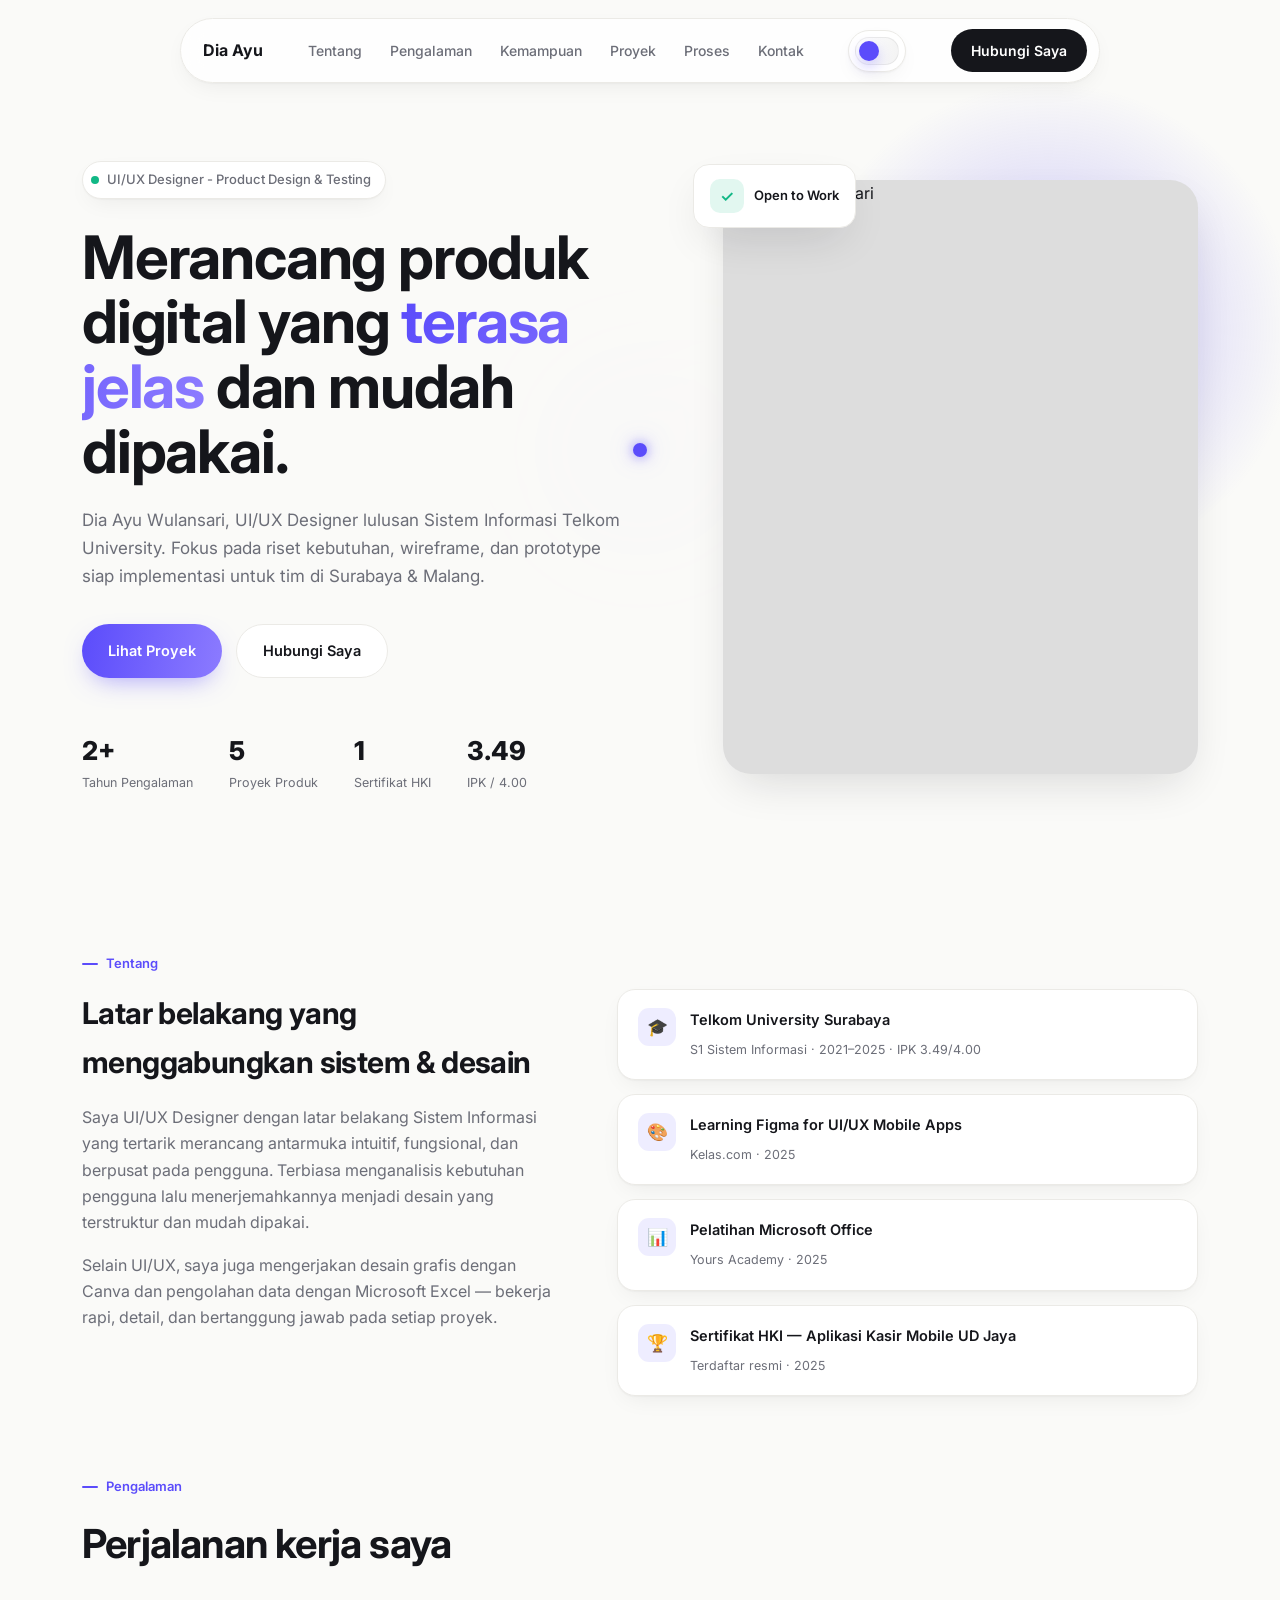
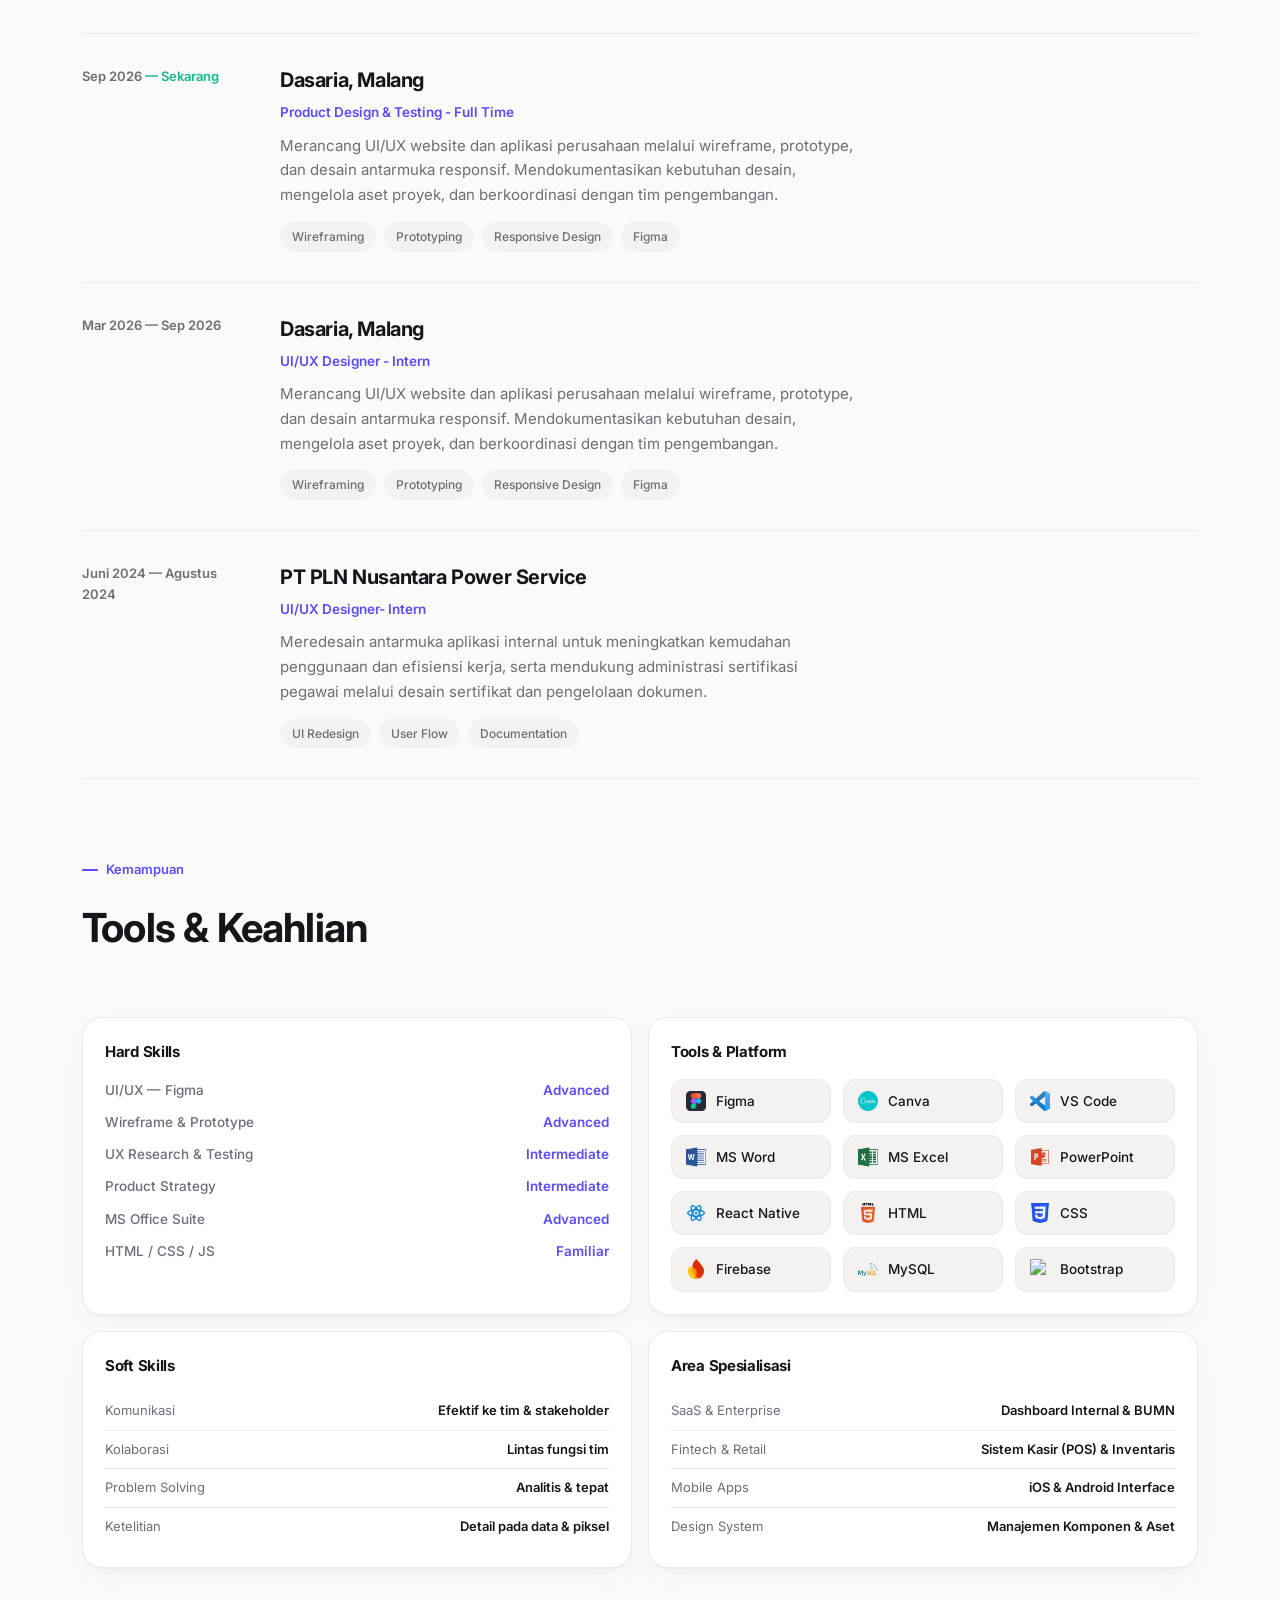
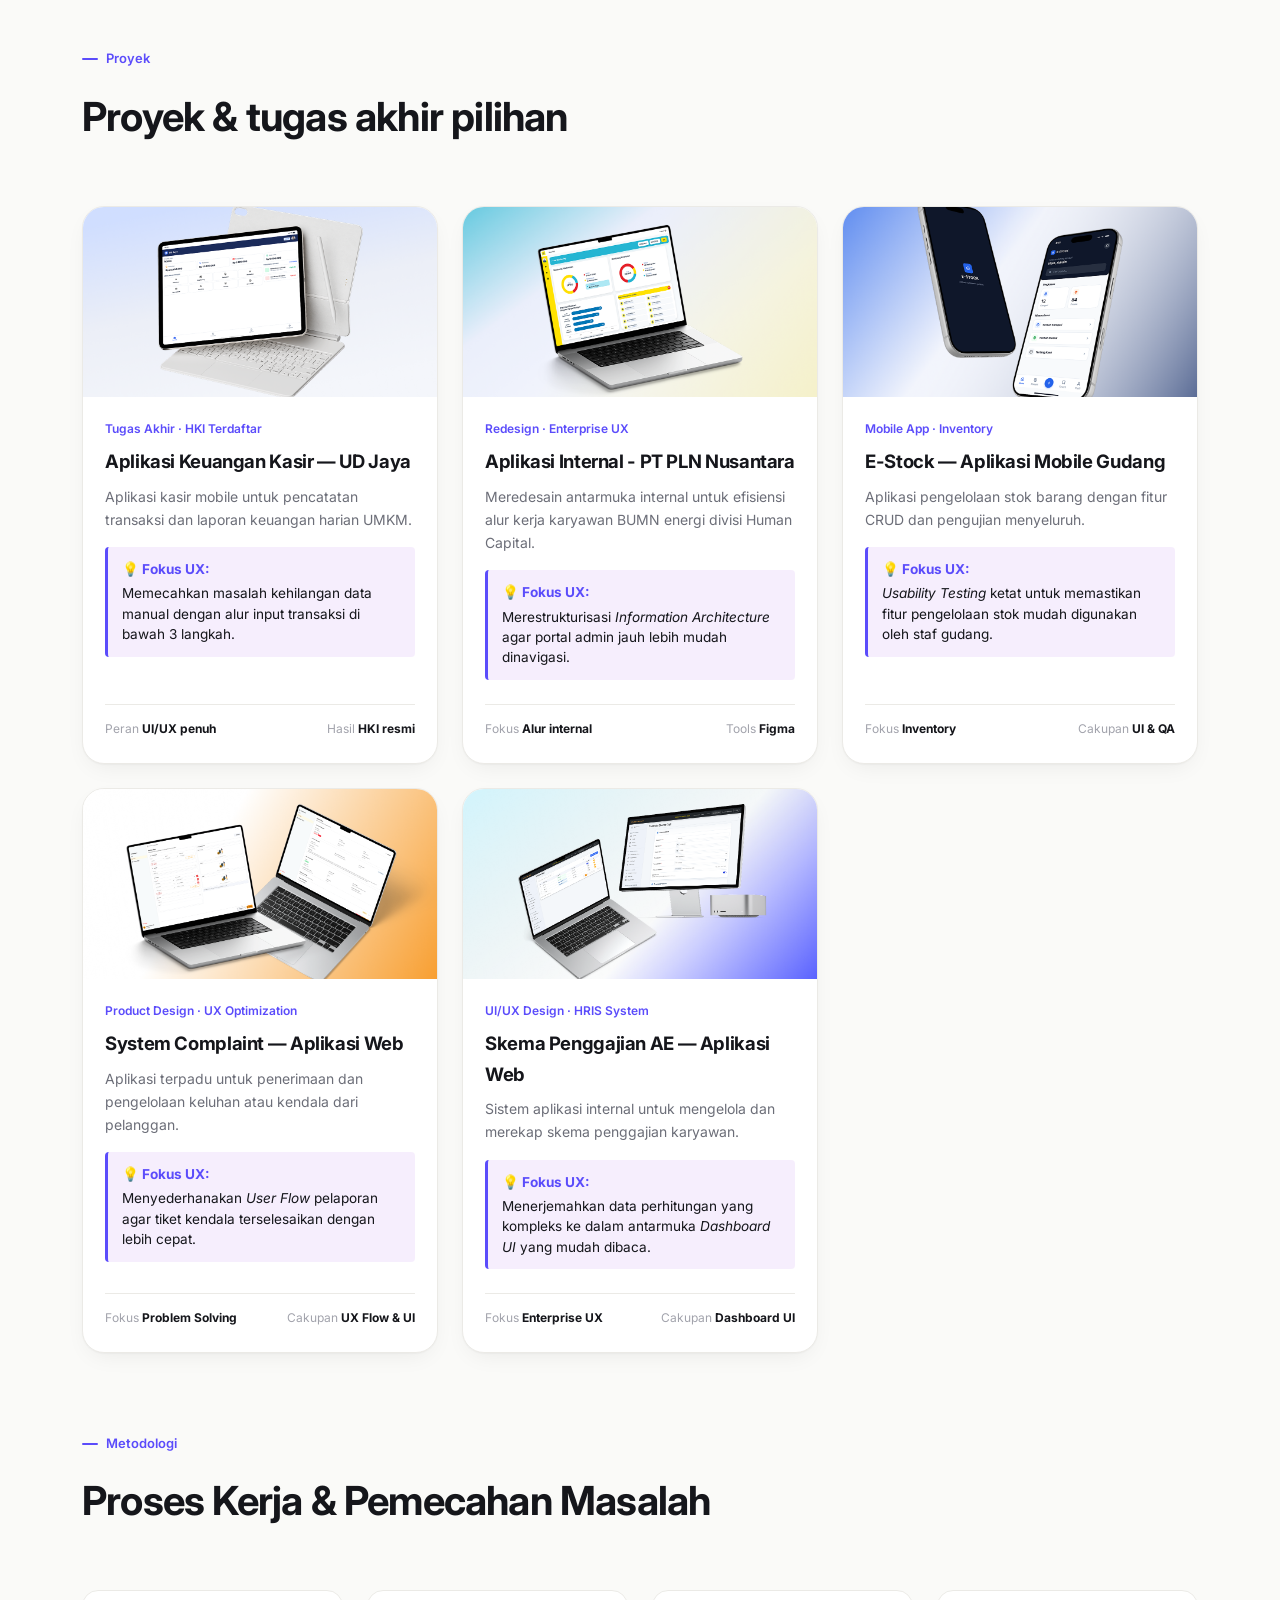
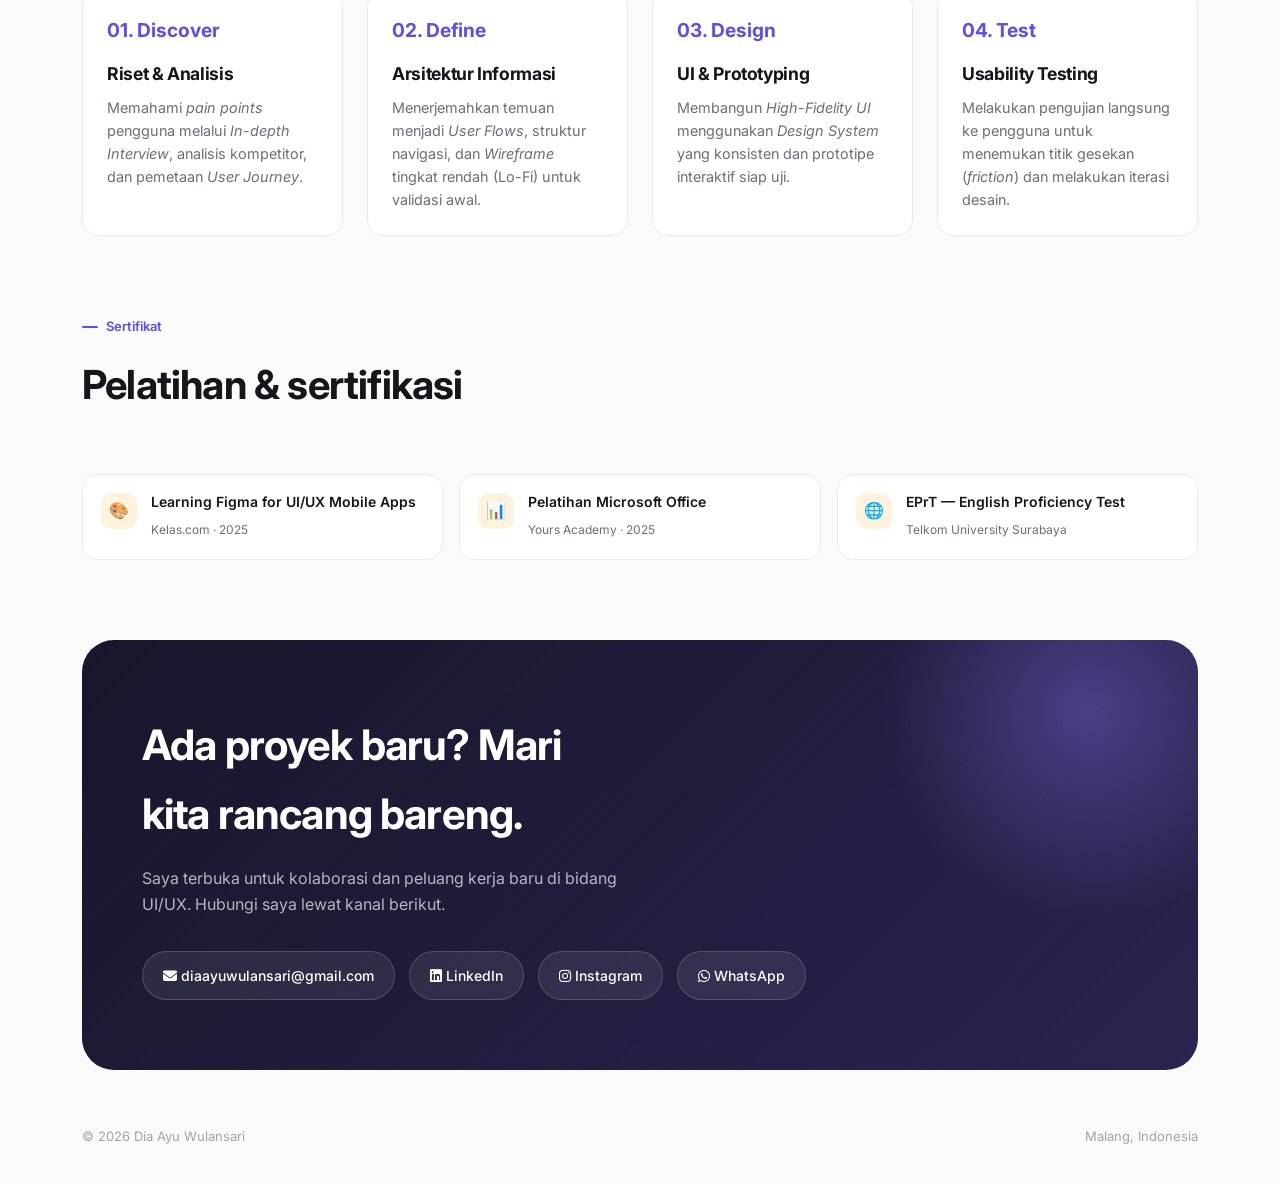
==== commit 00247b33: "Update portofolio terbaru" ====
--- a/index.html
+++ b/index.html
@@ -1,368 +1,374 @@
-<!DOCTYPE html>
-<html lang="id">
-<head>
-<meta charset="UTF-8">
-<meta name="viewport" content="width=device-width, initial-scale=1.0">
-<title>Dia Ayu Wulansari — UI/UX Designer</title>
-<link rel="preconnect" href="https://fonts.googleapis.com">
-<link rel="preconnect" href="https://fonts.gstatic.com" crossorigin>
-<link href="https://fonts.googleapis.com/css2?family=Inter:wght@400;500;600;700;800&display=swap" rel="stylesheet">
-<link rel="stylesheet" href="style.css">
-<!-- FontAwesome CDN -->
-<link rel="stylesheet" href="https://cdnjs.cloudflare.com/ajax/libs/font-awesome/6.4.0/css/all.min.css">
-</head>
-<body>
-
-<div id="cursor-glow" aria-hidden="true"></div>
-
-<div class="nav-wrap">
-  <div class="nav">
-    <div class="nav-brand">Dia Ayu</div>
-    <nav class="nav-links">
-      <a href="#about">Tentang</a>
-      <a href="#experience">Pengalaman</a>
-      <a href="#skills">Kemampuan</a>
-      <a href="#projects">Proyek</a>
-      <a href="#process">Proses</a>
-    </nav>
-    <div class="theme-toggle" aria-hidden="false">
-      <button id="theme-toggle" aria-pressed="false" aria-label="Toggle light and dark mode"><span class="knob"></span></button>
-    </div>
-    <a class="nav-cta" href="#contact">Hubungi Saya</a>
-  </div>
-</div>
-
-<div class="wrap">
-
-<!-- 1. HERO SECTION (Jarak kembali seperti semula) -->
-<section class="hero">
-  <div class="hero-grid">
-    <div>
-      <div class="hero-pill"><span class="dot"></span>UI/UX Designer - Product Design & Testing</div>
-      <h1>Merancang produk digital yang <span class="grad">terasa jelas</span> dan mudah dipakai.</h1>
-      <p class="lede">Dia Ayu Wulansari, UI/UX Designer lulusan Sistem Informasi Telkom University. Fokus pada riset kebutuhan, wireframe, dan prototype siap implementasi untuk tim di Surabaya &amp; Malang.</p>
-      <div class="hero-cta">
-        <a class="btn btn-primary" href="#projects">Lihat Proyek</a>
-        <a class="btn btn-ghost" href="#contact">Hubungi Saya</a>
-      </div>
-      <div class="hero-stats">
-        <div><div class="n">2+</div><div class="l">Tahun Pengalaman</div></div>
-        <div><div class="n">5</div><div class="l">Proyek Produk</div></div>
-        <div><div class="n">1</div><div class="l">Sertifikat HKI</div></div>
-        <div><div class="n">3.49</div><div class="l">IPK / 4.00</div></div>
-      </div>
-    </div>
-    <div class="hero-visual">
-      <div class="float-card c1"><span class="ic">✓</span> Open to Work</div>
-      <div class="hero-photo"><img src="https://diayuwulansari.github.io/Portofolio-vol.1/images/foto%20profil.jpg" alt="Dia Ayu Wulansari"></div>
-    </div>
-  </div>
-</section>
-
-<!-- 2. ABOUT SECTION -->
-<section id="about" style="padding: 40px 0;">
-  <div class="eyebrow">Tentang</div>
-  <div class="about-grid">
-    <div>
-      <h2 class="about-title">Latar belakang yang menggabungkan sistem &amp; desain</h2>
-      <p>Saya UI/UX Designer dengan latar belakang Sistem Informasi yang tertarik merancang antarmuka intuitif, fungsional, dan berpusat pada pengguna. Terbiasa menganalisis kebutuhan pengguna lalu menerjemahkannya menjadi desain yang terstruktur dan mudah dipakai.</p>
-      <p>Selain UI/UX, saya juga mengerjakan desain grafis dengan Canva dan pengolahan data dengan Microsoft Excel — bekerja rapi, detail, dan bertanggung jawab pada setiap proyek.</p>
-    </div>
-    <div class="cred-list">
-      <div class="cred"><span class="ic">🎓</span><div><b>Telkom University Surabaya</b><span>S1 Sistem Informasi · 2021–2025 · IPK 3.49/4.00</span></div></div>
-      <div class="cred"><span class="ic">🎨</span><div><b>Learning Figma for UI/UX Mobile Apps</b><span>Kelas.com · 2025</span></div></div>
-      <div class="cred"><span class="ic">📊</span><div><b>Pelatihan Microsoft Office</b><span>Yours Academy · 2025</span></div></div>
-      <div class="cred"><span class="ic">🏆</span><div><b>Sertifikat HKI — Aplikasi Kasir Mobile UD Jaya</b><span>Terdaftar resmi · 2025</span></div></div>
-    </div>
-  </div>
-</section>
-
-<!-- 3. EXPERIENCE SECTION -->
-<section id="experience" style="padding: 40px 0;">
-  <div class="section-head">
-    <div class="eyebrow">Pengalaman</div>
-    <h2>Perjalanan kerja saya</h2>
-  </div>
-  <div class="exp-list">
-    <div class="exp">
-      <div class="exp-date">Sep 2026 <span class="now">— Sekarang</span></div>
-      <div>
-        <h3>Dasaria, Malang</h3>
-        <div class="exp-role">Product Design & Testing - Full Time</div>
-        <p>Merancang UI/UX website dan aplikasi perusahaan melalui wireframe, prototype, dan desain antarmuka responsif. Mendokumentasikan kebutuhan desain, mengelola aset proyek, dan berkoordinasi dengan tim pengembangan.</p>
-        <div class="chip-row"><span class="chip">Wireframing</span><span class="chip">Prototyping</span><span class="chip">Responsive Design</span><span class="chip">Figma</span></div>
-      </div>
-    </div>
-    <div class="exp">
-      <div class="exp-date">Mar 2026 — Sep 2026</div>
-      <div>
-        <h3>Dasaria, Malang</h3>
-        <div class="exp-role">UI/UX Designer - Intern</div>
-        <p>Merancang UI/UX website dan aplikasi perusahaan melalui wireframe, prototype, dan desain antarmuka responsif. Mendokumentasikan kebutuhan desain, mengelola aset proyek, dan berkoordinasi dengan tim pengembangan.</p>
-        <div class="chip-row"><span class="chip">Wireframing</span><span class="chip">Prototyping</span><span class="chip">Responsive Design</span><span class="chip">Figma</span></div>
-      </div>
-    </div>
-    <div class="exp">
-      <div class="exp-date">Juni 2024 — Agustus 2024</div>
-      <div>
-        <h3>PT PLN Nusantara Power Service</h3>
-        <div class="exp-role">UI/UX Designer- Intern</div>
-        <p>Meredesain antarmuka aplikasi internal untuk meningkatkan kemudahan penggunaan dan efisiensi kerja, serta mendukung administrasi sertifikasi pegawai melalui desain sertifikat dan pengelolaan dokumen.</p>
-        <div class="chip-row"><span class="chip">UI Redesign</span><span class="chip">User Flow</span><span class="chip">Documentation</span></div>
-      </div>
-    </div>
-  </div>
-</section>
-
-<!-- 4. SKILLS SECTION -->
-<section id="skills" style="padding: 40px 0;">
-  <div class="section-head">
-    <div class="eyebrow">Kemampuan</div>
-    <h2>Tools &amp; Keahlian</h2>
-  </div>
-  <div class="bento">
-    <div class="b-wide">
-      <h4>Hard Skills</h4>
-      <div class="skill-line"><span>UI/UX — Figma</span><span style="font-weight: 600; color: var(--primary, #8a2be2);">Advanced</span></div>
-      <div class="skill-line"><span>Wireframe &amp; Prototype</span><span style="font-weight: 600; color: var(--primary, #8a2be2);">Advanced</span></div>
-      <div class="skill-line"><span>UX Research &amp; Testing</span><span style="font-weight: 600; color: var(--primary, #8a2be2);">Intermediate</span></div>
-      <div class="skill-line"><span>Product Strategy</span><span style="font-weight: 600; color: var(--primary, #8a2be2);">Intermediate</span></div>
-      <div class="skill-line"><span>MS Office Suite</span><span style="font-weight: 600; color: var(--primary, #8a2be2);">Advanced</span></div>
-      <div class="skill-line"><span>HTML / CSS / JS</span><span style="font-weight: 600; color: var(--primary, #8a2be2);">Familiar</span></div>
-    </div>
-
-    <!-- Tools & Platform Full Width dengan Logo & Ikon -->
-    <div class="b-wide">
-      <h4>Tools &amp; Platform</h4>
-      <div class="bento-tools-logos">
-        <div class="tool-badge"><img src="./images/figma.png" alt="Figma"> Figma</div>
-        <div class="tool-badge"><img src="./images/canva.png" alt="Canva"> Canva</div>
-        <div class="tool-badge"><img src="./images/vscode.png" alt="VS Code"> VS Code</div>
-        <div class="tool-badge"><img src="./images/Word.png" alt="MS Word"> MS Word</div>
-        <div class="tool-badge"><img src="./images/Excel.png" alt="MS Excel"> MS Excel</div>
-        <div class="tool-badge"><img src="./images/powerpoint.png" alt="PowerPoint"> PowerPoint</div>
-        <div class="tool-badge"><img src="./images/React.png" alt="React Native"> React Native</div>
-        <div class="tool-badge"><img src="./images/HTML.png" alt="HTML"> HTML</div>
-        <div class="tool-badge"><img src="./images/CSS.png" alt="CSS"> CSS</div>
-        <div class="tool-badge"><img src="./images/firebase.png" alt="Firebase"> Firebase</div>
-        <div class="tool-badge"><img src="./images/MySQL.png" alt="MySql"> MySQL</div>
-        <div class="tool-badge"><img src="./images/Bootstrap.png" alt="Bootstrap"> Bootstrap</div>
-      </div>
-    </div>
-
-    <div class="b-wide">
-      <h4>Soft Skills</h4>
-      <div class="soft-mini"><span>Komunikasi</span><b>Efektif ke tim &amp; stakeholder</b></div>
-      <div class="soft-mini"><span>Kolaborasi</span><b>Lintas fungsi tim</b></div>
-      <div class="soft-mini"><span>Problem Solving</span><b>Analitis &amp; tepat</b></div>
-      <div class="soft-mini"><span>Ketelitian</span><b>Detail pada data &amp; piksel</b></div>
-    </div>
-
-    <div class="b-wide">
-      <h4>Area Spesialisasi</h4>
-      <div class="soft-mini"><span>SaaS & Enterprise</span><b>Dashboard Internal & BUMN</b></div>
-      <div class="soft-mini"><span>Fintech & Retail</span><b>Sistem Kasir (POS) & Inventaris</b></div>
-      <div class="soft-mini"><span>Mobile Apps</span><b>iOS & Android Interface</b></div>
-      <div class="soft-mini"><span>Design System</span><b>Manajemen Komponen & Aset</b></div>
-    </div>
-  </div>
-</section>
-
-<!-- 5. PROJECTS SECTION -->
-<section id="projects" style="padding: 40px 0;">
-  <div class="section-head">
-    <div class="eyebrow">Proyek</div>
-    <h2>Proyek &amp; tugas akhir pilihan</h2>
-  </div>
-  <div class="proj-grid">
-    
-    <!-- Proyek 1 -->
-    <a class="proj" href="./Detail Page/project-udjaya.html" target="_self" rel="noopener">
-      <div class="proj-cover"><img src="./images/Mokup UD_Jaya.png" alt="Cover UD Jaya"></div>
-      <div class="proj-body" style="display: flex; flex-direction: column; justify-content: space-between; height: 100%;">
-        <div>
-          <div class="proj-tag">Tugas Akhir · HKI Terdaftar</div>
-          <h3>Aplikasi Keuangan Kasir — UD Jaya</h3>
-          <p>Aplikasi kasir mobile untuk pencatatan transaksi dan laporan keuangan harian UMKM.</p>
-          <div style="margin-top: 16px; padding: 12px 14px; background: rgba(138, 43, 226, 0.08); border-left: 3px solid var(--primary, #8a2be2); border-radius: 4px; font-size: 0.85em; line-height: 1.5;">
-            <b style="color: var(--primary, #8a2be2); display: block; margin-bottom: 4px;">💡 Fokus UX:</b> 
-            Memecahkan masalah kehilangan data manual dengan alur input transaksi di bawah 3 langkah.
-          </div>
-        </div>
-        <div class="proj-foot" style="margin-top: 24px;"><span>Peran <b>UI/UX penuh</b></span><span>Hasil <b>HKI resmi</b></span></div>
-      </div>
-    </a>
-  
-    <!-- Proyek 2 -->
-    <a class="proj" href="./Detail Page/project-pln.html" target="_self" rel="noopener">
-      <div class="proj-cover"><img src="./images/Mokup PLN.png" alt="Cover PLN"></div>
-      <div class="proj-body" style="display: flex; flex-direction: column; justify-content: space-between; height: 100%;">
-        <div>
-          <div class="proj-tag">Redesign · Enterprise UX</div>
-          <h3>Aplikasi Internal - PT PLN Nusantara</h3>
-          <p>Meredesain antarmuka internal untuk efisiensi alur kerja karyawan BUMN energi divisi Human Capital.</p>
-          <div style="margin-top: 16px; padding: 12px 14px; background: rgba(138, 43, 226, 0.08); border-left: 3px solid var(--primary, #8a2be2); border-radius: 4px; font-size: 0.85em; line-height: 1.5;">
-            <b style="color: var(--primary, #8a2be2); display: block; margin-bottom: 4px;">💡 Fokus UX:</b> 
-            Merestrukturisasi <i>Information Architecture</i> agar portal admin jauh lebih mudah dinavigasi.
-          </div>
-        </div>
-        <div class="proj-foot" style="margin-top: 24px;"><span>Fokus <b>Alur internal</b></span><span>Tools <b>Figma</b></span></div>
-      </div>
-    </a>
-
-    <!-- Proyek 3 -->
-    <a class="proj" href="./Detail Page/project-estock.html" target="_self" rel="noopener">
-      <div class="proj-cover"><img src="./images/Mokup E-Stock.png" alt="Cover E-Stock"></div>
-      <div class="proj-body" style="display: flex; flex-direction: column; justify-content: space-between; height: 100%;">
-        <div>
-          <div class="proj-tag">Mobile App · Inventory</div>
-          <h3>E-Stock — Aplikasi Mobile Gudang</h3>
-          <p>Aplikasi pengelolaan stok barang dengan fitur CRUD dan pengujian menyeluruh.</p>
-          <div style="margin-top: 16px; padding: 12px 14px; background: rgba(138, 43, 226, 0.08); border-left: 3px solid var(--primary, #8a2be2); border-radius: 4px; font-size: 0.85em; line-height: 1.5;">
-            <b style="color: var(--primary, #8a2be2); display: block; margin-bottom: 4px;">💡 Fokus UX:</b> 
-            <i>Usability Testing</i> ketat untuk memastikan fitur pengelolaan stok mudah digunakan oleh staf gudang.
-          </div>
-        </div>
-        <div class="proj-foot" style="margin-top: 24px;"><span>Fokus <b>Inventory</b></span><span>Cakupan <b>UI &amp; QA</b></span></div>
-      </div>
-    </a>
-
-    <!-- Proyek 4: System Complaint -->
-    <a class="proj" href="./Detail Page/project-SystemComplaint.html" target="_self" rel="noopener">
-      <div class="proj-cover"><img src="./images/Mokup System Complaint.png" alt="Cover System Complaint"></div>
-      <div class="proj-body" style="display: flex; flex-direction: column; justify-content: space-between; height: 100%;">
-        <div>
-          <div class="proj-tag">Product Design · UX Optimization</div>
-          <h3>System Complaint — Aplikasi Web</h3>
-          <p>Aplikasi terpadu untuk penerimaan dan pengelolaan keluhan atau kendala dari pelanggan.</p>
-          <div style="margin-top: 16px; padding: 12px 14px; background: rgba(138, 43, 226, 0.08); border-left: 3px solid var(--primary, #8a2be2); border-radius: 4px; font-size: 0.85em; line-height: 1.5;">
-            <b style="color: var(--primary, #8a2be2); display: block; margin-bottom: 4px;">💡 Fokus UX:</b> 
-            Menyederhanakan <i>User Flow</i> pelaporan agar tiket kendala terselesaikan dengan lebih cepat.
-          </div>
-        </div>
-        <div class="proj-foot" style="margin-top: 24px;"><span>Fokus <b>Problem Solving</b></span><span>Cakupan <b>UX Flow &amp; UI</b></span></div>
-      </div>
-    </a>
-
-    <!-- Proyek 5: Skema Penggajian -->
-    <a class="proj" href="./Detail Page/project-SkemaPenggajian.html" target="_self" rel="noopener">
-      <div class="proj-cover"><img src="./images/Mokup Skema Penggajian.png" alt="Cover Skema Penggajian AE"></div>
-      <div class="proj-body" style="display: flex; flex-direction: column; justify-content: space-between; height: 100%;">
-        <div>
-          <div class="proj-tag">UI/UX Design · HRIS System</div>
-          <h3>Skema Penggajian AE — Aplikasi Web</h3>
-          <p>Sistem aplikasi internal untuk mengelola dan merekap skema penggajian karyawan.</p>
-          <div style="margin-top: 16px; padding: 12px 14px; background: rgba(138, 43, 226, 0.08); border-left: 3px solid var(--primary, #8a2be2); border-radius: 4px; font-size: 0.85em; line-height: 1.5;">
-            <b style="color: var(--primary, #8a2be2); display: block; margin-bottom: 4px;">💡 Fokus UX:</b> 
-            Menerjemahkan data perhitungan yang kompleks ke dalam antarmuka <i>Dashboard UI</i> yang mudah dibaca.
-          </div>
-        </div>
-        <div class="proj-foot" style="margin-top: 24px;"><span>Fokus <b>Enterprise UX</b></span><span>Cakupan <b>Dashboard UI</b></span></div>
-      </div>
-    </a>
-
-    <!-- Proyek 6: Pencapaian Branch -->
-    <!-- <a class="proj" href="./Detail Page/project-PencapaianBranch.html" target="_self" rel="noopener">
-      <div class="proj-cover"><img src="./images/Mokup Pencapaian branch.png" alt="Cover Pencapaian Branch"></div>
-      <div class="proj-body" style="display: flex; flex-direction: column; justify-content: space-between; height: 100%;">
-        <div>
-          <div class="proj-tag">Product Design · Data Analytics</div>
-          <h3>Pencapaian Branch — Aplikasi Web</h3>
-          <p>Platform monitoring pencapaian target KPI dari masing-masing cabang perusahaan.</p>
-          <div style="margin-top: 16px; padding: 12px 14px; background: rgba(138, 43, 226, 0.08); border-left: 3px solid var(--primary, #8a2be2); border-radius: 4px; font-size: 0.85em; line-height: 1.5;">
-            <b style="color: var(--primary, #8a2be2); display: block; margin-bottom: 4px;">💡 Fokus UX:</b> 
-            Pembuatan visualisasi data dan grafik analitik yang responsif untuk memantau metrik bisnis.
-          </div>
-        </div>
-        <div class="proj-foot" style="margin-top: 24px;"><span>Fokus <b>Data Usability</b></span><span>Cakupan <b>Interactive Prototype</b></span></div>
-      </div>
-    </a> -->
-
-  </div>
-</section>
-
-<!-- 6. PROCESS SECTION -->
-<section id="process" style="padding: 40px 0;">
-  <div class="section-head">
-    <div class="eyebrow">Metodologi</div>
-    <h2>Proses Kerja & Pemecahan Masalah</h2>
-  </div>
-  <div class="process-grid" style="display: grid; grid-template-columns: repeat(auto-fit, minmax(240px, 1fr)); gap: 24px; margin-top: 24px;">
-    
-    <div class="process-card" style="background: var(--surface); padding: 24px; border-radius: 16px; border: 1px solid var(--border); transition: background 0.3s ease, border-color 0.3s ease;">
-      <span style="color: var(--primary); font-weight: 700; font-size: 1.2em;">01. Discover</span>
-      <h3 style="margin: 12px 0 8px; font-size: 1.1em; color: var(--ink); transition: color 0.3s ease;">Riset & Analisis</h3>
-      <p style="font-size: 0.9em; color: var(--ink-soft); transition: color 0.3s ease; line-height: 1.6;">Memahami <i>pain points</i> pengguna melalui <i>In-depth Interview</i>, analisis kompetitor, dan pemetaan <i>User Journey</i>.</p>
-    </div>
-
-    <div class="process-card" style="background: var(--surface); padding: 24px; border-radius: 16px; border: 1px solid var(--border); transition: background 0.3s ease, border-color 0.3s ease;">
-      <span style="color: var(--primary); font-weight: 700; font-size: 1.2em;">02. Define</span>
-      <h3 style="margin: 12px 0 8px; font-size: 1.1em; color: var(--ink); transition: color 0.3s ease;">Arsitektur Informasi</h3>
-      <p style="font-size: 0.9em; color: var(--ink-soft); transition: color 0.3s ease; line-height: 1.6;">Menerjemahkan temuan menjadi <i>User Flows</i>, struktur navigasi, dan <i>Wireframe</i> tingkat rendah (Lo-Fi) untuk validasi awal.</p>
-    </div>
-
-    <div class="process-card" style="background: var(--surface); padding: 24px; border-radius: 16px; border: 1px solid var(--border); transition: background 0.3s ease, border-color 0.3s ease;">
-      <span style="color: var(--primary); font-weight: 700; font-size: 1.2em;">03. Design</span>
-      <h3 style="margin: 12px 0 8px; font-size: 1.1em; color: var(--ink); transition: color 0.3s ease;">UI & Prototyping</h3>
-      <p style="font-size: 0.9em; color: var(--ink-soft); transition: color 0.3s ease; line-height: 1.6;">Membangun <i>High-Fidelity UI</i> menggunakan <i>Design System</i> yang konsisten dan prototipe interaktif siap uji.</p>
-    </div>
-
-    <div class="process-card" style="background: var(--surface); padding: 24px; border-radius: 16px; border: 1px solid var(--border); transition: background 0.3s ease, border-color 0.3s ease;">
-      <span style="color: var(--primary); font-weight: 700; font-size: 1.2em;">04. Test</span>
-      <h3 style="margin: 12px 0 8px; font-size: 1.1em; color: var(--ink); transition: color 0.3s ease;">Usability Testing</h3>
-      <p style="font-size: 0.9em; color: var(--ink-soft); transition: color 0.3s ease; line-height: 1.6;">Melakukan pengujian langsung ke pengguna untuk menemukan titik gesekan (<i>friction</i>) dan melakukan iterasi desain.</p>
-    </div>
-
-  </div>
-</section>
-
-<!-- 7. CERTIFICATES SECTION -->
-<section id="certificates" style="padding: 40px 0;">
-  <div class="section-head">
-    <div class="eyebrow">Sertifikat</div>
-    <h2>Pelatihan &amp; sertifikasi</h2>
-  </div>
-  <div class="cert-grid">
-    <a class="cert" href="url?id=12" target="_blank" rel="noopener">
-      <span class="ic">🎨</span><div><b>Learning Figma for UI/UX Mobile Apps</b><span>Kelas.com · 2025</span></div>
-    </a>
-    <a class="cert" href="https://diayuwulansari.github.io/Portofolio-vol.1/sertifikat/Sertifikat%20Yours%20Academy.pdf" target="_blank" rel="noopener">
-      <span class="ic">📊</span><div><b>Pelatihan Microsoft Office</b><span>Yours Academy · 2025</span></div>
-    </a>
-    <a class="cert" href="https://diayuwulansari.github.io/Portofolio-vol.1/sertifikat/Sertif%20EPRT.pdf" target="_blank" rel="noopener">
-      <span class="ic">🌐</span><div><b>EPrT — English Proficiency Test</b><span>Telkom University Surabaya</span></div>
-    </a>
-  </div>
-</section>
-
-<!-- 8. CONTACT SECTION -->
-<section id="contact" style="padding: 40px 0 20px 0;">
-  <div class="contact-box">
-    <h2>Ada proyek baru? Mari kita rancang bareng.</h2>
-    <p>Saya terbuka untuk kolaborasi dan peluang kerja baru di bidang UI/UX. Hubungi saya lewat kanal berikut.</p>
-    <div class="contact-links">
-      <a class="clink" href="mailto:diaayuwulansari@gmail.com">
-        <i class="fa-solid fa-envelope"></i> diaayuwulansari@gmail.com
-      </a>
-      <a class="clink" href="url?id=16" target="_blank" rel="noopener">
-        <i class="fa-brands fa-linkedin"></i> LinkedIn
-      </a>
-      <a class="clink" href="https://www.instagram.com/diaaws_" target="_blank" rel="noopener">
-        <i class="fa-brands fa-instagram"></i> Instagram
-      </a>
-      <a class="clink" href="https://wa.me/6285184002572" target="_blank" rel="noopener">
-        <i class="fa-brands fa-whatsapp"></i> WhatsApp
-      </a>
-    </div>
-  </div>
-</section>
-
-<footer>
-  <span>© 2026 Dia Ayu Wulansari</span>
-  <span>Malang, Indonesia</span>
-</footer>
-
-</div>
-<script src="script.js" defer></script>
-</body>
+<!DOCTYPE html>
+<html lang="id">
+<head>
+<meta charset="UTF-8">
+<meta name="viewport" content="width=device-width, initial-scale=1.0">
+<title>Dia Ayu Wulansari — UI/UX Designer</title>
+<link rel="preconnect" href="https://fonts.googleapis.com">
+<link rel="preconnect" href="https://fonts.gstatic.com" crossorigin>
+<link href="https://fonts.googleapis.com/css2?family=Inter:wght@400;500;600;700;800&display=swap" rel="stylesheet">
+<link rel="stylesheet" href="style.css">
+<!-- FontAwesome CDN -->
+<link rel="stylesheet" href="https://cdnjs.cloudflare.com/ajax/libs/font-awesome/6.4.0/css/all.min.css">
+</head>
+<body>
+
+<div id="cursor-glow" aria-hidden="true"></div>
+
+<div class="nav-wrap">
+  <div class="nav">
+    <div class="nav-brand">Dia Ayu</div>
+    <button class="nav-menu-toggle" type="button" aria-expanded="false" aria-controls="nav-links" aria-label="Buka menu navigasi">
+      <span></span>
+      <span></span>
+      <span></span>
+    </button>
+    <nav class="nav-links" id="nav-links">
+      <a href="#about">Tentang</a>
+      <a href="#experience">Pengalaman</a>
+      <a href="#skills">Kemampuan</a>
+      <a href="#projects">Proyek</a>
+      <a href="#process">Proses</a>
+      <a href="#contact">Kontak</a>
+    </nav>
+    <div class="theme-toggle" aria-hidden="false">
+      <button id="theme-toggle" aria-pressed="false" aria-label="Toggle light and dark mode"><span class="knob"></span></button>
+    </div>
+    <a class="nav-cta" href="#contact">Hubungi Saya</a>
+  </div>
+</div>
+
+<div class="wrap">
+
+<!-- 1. HERO SECTION (Jarak kembali seperti semula) -->
+<section class="hero">
+  <div class="hero-grid">
+    <div>
+      <div class="hero-pill"><span class="dot"></span>UI/UX Designer - Product Design & Testing</div>
+      <h1>Merancang produk digital yang <span class="grad">terasa jelas</span> dan mudah dipakai.</h1>
+      <p class="lede">Dia Ayu Wulansari, UI/UX Designer lulusan Sistem Informasi Telkom University. Fokus pada riset kebutuhan, wireframe, dan prototype siap implementasi untuk tim di Surabaya &amp; Malang.</p>
+      <div class="hero-cta">
+        <a class="btn btn-primary" href="#projects">Lihat Proyek</a>
+        <a class="btn btn-ghost" href="#contact">Hubungi Saya</a>
+      </div>
+      <div class="hero-stats">
+        <div><div class="n">2+</div><div class="l">Tahun Pengalaman</div></div>
+        <div><div class="n">5</div><div class="l">Proyek Produk</div></div>
+        <div><div class="n">1</div><div class="l">Sertifikat HKI</div></div>
+        <div><div class="n">3.49</div><div class="l">IPK / 4.00</div></div>
+      </div>
+    </div>
+    <div class="hero-visual">
+      <div class="float-card c1"><span class="ic">✓</span> Open to Work</div>
+      <div class="hero-photo"><img src="https://diayuwulansari.github.io/Portofolio-vol.1/images/foto%20profil.jpg" alt="Dia Ayu Wulansari"></div>
+    </div>
+  </div>
+</section>
+
+<!-- 2. ABOUT SECTION -->
+<section id="about" style="padding: 40px 0;">
+  <div class="eyebrow">Tentang</div>
+  <div class="about-grid">
+    <div>
+      <h2 class="about-title">Latar belakang yang menggabungkan sistem &amp; desain</h2>
+      <p>Saya UI/UX Designer dengan latar belakang Sistem Informasi yang tertarik merancang antarmuka intuitif, fungsional, dan berpusat pada pengguna. Terbiasa menganalisis kebutuhan pengguna lalu menerjemahkannya menjadi desain yang terstruktur dan mudah dipakai.</p>
+      <p>Selain UI/UX, saya juga mengerjakan desain grafis dengan Canva dan pengolahan data dengan Microsoft Excel — bekerja rapi, detail, dan bertanggung jawab pada setiap proyek.</p>
+    </div>
+    <div class="cred-list">
+      <div class="cred"><span class="ic">🎓</span><div><b>Telkom University Surabaya</b><span>S1 Sistem Informasi · 2021–2025 · IPK 3.49/4.00</span></div></div>
+      <div class="cred"><span class="ic">🎨</span><div><b>Learning Figma for UI/UX Mobile Apps</b><span>Kelas.com · 2025</span></div></div>
+      <div class="cred"><span class="ic">📊</span><div><b>Pelatihan Microsoft Office</b><span>Yours Academy · 2025</span></div></div>
+      <div class="cred"><span class="ic">🏆</span><div><b>Sertifikat HKI — Aplikasi Kasir Mobile UD Jaya</b><span>Terdaftar resmi · 2025</span></div></div>
+    </div>
+  </div>
+</section>
+
+<!-- 3. EXPERIENCE SECTION -->
+<section id="experience" style="padding: 40px 0;">
+  <div class="section-head">
+    <div class="eyebrow">Pengalaman</div>
+    <h2>Perjalanan kerja saya</h2>
+  </div>
+  <div class="exp-list">
+    <div class="exp">
+      <div class="exp-date">Sep 2026 <span class="now">— Sekarang</span></div>
+      <div>
+        <h3>Dasaria, Malang</h3>
+        <div class="exp-role">Product Design & Testing - Full Time</div>
+        <p>Merancang UI/UX website dan aplikasi perusahaan melalui wireframe, prototype, dan desain antarmuka responsif. Mendokumentasikan kebutuhan desain, mengelola aset proyek, dan berkoordinasi dengan tim pengembangan.</p>
+        <div class="chip-row"><span class="chip">Wireframing</span><span class="chip">Prototyping</span><span class="chip">Responsive Design</span><span class="chip">Figma</span></div>
+      </div>
+    </div>
+    <div class="exp">
+      <div class="exp-date">Mar 2026 — Sep 2026</div>
+      <div>
+        <h3>Dasaria, Malang</h3>
+        <div class="exp-role">UI/UX Designer - Intern</div>
+        <p>Merancang UI/UX website dan aplikasi perusahaan melalui wireframe, prototype, dan desain antarmuka responsif. Mendokumentasikan kebutuhan desain, mengelola aset proyek, dan berkoordinasi dengan tim pengembangan.</p>
+        <div class="chip-row"><span class="chip">Wireframing</span><span class="chip">Prototyping</span><span class="chip">Responsive Design</span><span class="chip">Figma</span></div>
+      </div>
+    </div>
+    <div class="exp">
+      <div class="exp-date">Juni 2024 — Agustus 2024</div>
+      <div>
+        <h3>PT PLN Nusantara Power Service</h3>
+        <div class="exp-role">UI/UX Designer- Intern</div>
+        <p>Meredesain antarmuka aplikasi internal untuk meningkatkan kemudahan penggunaan dan efisiensi kerja, serta mendukung administrasi sertifikasi pegawai melalui desain sertifikat dan pengelolaan dokumen.</p>
+        <div class="chip-row"><span class="chip">UI Redesign</span><span class="chip">User Flow</span><span class="chip">Documentation</span></div>
+      </div>
+    </div>
+  </div>
+</section>
+
+<!-- 4. SKILLS SECTION -->
+<section id="skills" style="padding: 40px 0;">
+  <div class="section-head">
+    <div class="eyebrow">Kemampuan</div>
+    <h2>Tools &amp; Keahlian</h2>
+  </div>
+  <div class="bento">
+    <div class="b-wide">
+      <h4>Hard Skills</h4>
+      <div class="skill-line"><span>UI/UX — Figma</span><span style="font-weight: 600; color: var(--primary, #8a2be2);">Advanced</span></div>
+      <div class="skill-line"><span>Wireframe &amp; Prototype</span><span style="font-weight: 600; color: var(--primary, #8a2be2);">Advanced</span></div>
+      <div class="skill-line"><span>UX Research &amp; Testing</span><span style="font-weight: 600; color: var(--primary, #8a2be2);">Intermediate</span></div>
+      <div class="skill-line"><span>Product Strategy</span><span style="font-weight: 600; color: var(--primary, #8a2be2);">Intermediate</span></div>
+      <div class="skill-line"><span>MS Office Suite</span><span style="font-weight: 600; color: var(--primary, #8a2be2);">Advanced</span></div>
+      <div class="skill-line"><span>HTML / CSS / JS</span><span style="font-weight: 600; color: var(--primary, #8a2be2);">Familiar</span></div>
+    </div>
+
+    <!-- Tools & Platform Full Width dengan Logo & Ikon -->
+    <div class="b-wide">
+      <h4>Tools &amp; Platform</h4>
+      <div class="bento-tools-logos">
+        <div class="tool-badge"><img src="./images/figma.png" alt="Figma"> Figma</div>
+        <div class="tool-badge"><img src="./images/canva.png" alt="Canva"> Canva</div>
+        <div class="tool-badge"><img src="./images/vscode.png" alt="VS Code"> VS Code</div>
+        <div class="tool-badge"><img src="./images/Word.png" alt="MS Word"> MS Word</div>
+        <div class="tool-badge"><img src="./images/Excel.png" alt="MS Excel"> MS Excel</div>
+        <div class="tool-badge"><img src="./images/powerpoint.png" alt="PowerPoint"> PowerPoint</div>
+        <div class="tool-badge"><img src="./images/React.png" alt="React Native"> React Native</div>
+        <div class="tool-badge"><img src="./images/HTML.png" alt="HTML"> HTML</div>
+        <div class="tool-badge"><img src="./images/CSS.png" alt="CSS"> CSS</div>
+        <div class="tool-badge"><img src="./images/firebase.png" alt="Firebase"> Firebase</div>
+        <div class="tool-badge"><img src="./images/MySQL.png" alt="MySql"> MySQL</div>
+        <div class="tool-badge"><img src="./images/Bootstrap.png" alt="Bootstrap"> Bootstrap</div>
+      </div>
+    </div>
+
+    <div class="b-wide">
+      <h4>Soft Skills</h4>
+      <div class="soft-mini"><span>Komunikasi</span><b>Efektif ke tim &amp; stakeholder</b></div>
+      <div class="soft-mini"><span>Kolaborasi</span><b>Lintas fungsi tim</b></div>
+      <div class="soft-mini"><span>Problem Solving</span><b>Analitis &amp; tepat</b></div>
+      <div class="soft-mini"><span>Ketelitian</span><b>Detail pada data &amp; piksel</b></div>
+    </div>
+
+    <div class="b-wide">
+      <h4>Area Spesialisasi</h4>
+      <div class="soft-mini"><span>SaaS & Enterprise</span><b>Dashboard Internal & BUMN</b></div>
+      <div class="soft-mini"><span>Fintech & Retail</span><b>Sistem Kasir (POS) & Inventaris</b></div>
+      <div class="soft-mini"><span>Mobile Apps</span><b>iOS & Android Interface</b></div>
+      <div class="soft-mini"><span>Design System</span><b>Manajemen Komponen & Aset</b></div>
+    </div>
+  </div>
+</section>
+
+<!-- 5. PROJECTS SECTION -->
+<section id="projects" style="padding: 40px 0;">
+  <div class="section-head">
+    <div class="eyebrow">Proyek</div>
+    <h2>Proyek &amp; tugas akhir pilihan</h2>
+  </div>
+  <div class="proj-grid">
+    
+    <!-- Proyek 1 -->
+    <a class="proj" href="./Detail Page/project-udjaya.html" target="_self" rel="noopener">
+      <div class="proj-cover"><img src="./images/Mokup UD_Jaya.png" alt="Cover UD Jaya"></div>
+      <div class="proj-body" style="display: flex; flex-direction: column; justify-content: space-between; height: 100%;">
+        <div>
+          <div class="proj-tag">Tugas Akhir · HKI Terdaftar</div>
+          <h3>Aplikasi Keuangan Kasir — UD Jaya</h3>
+          <p>Aplikasi kasir mobile untuk pencatatan transaksi dan laporan keuangan harian UMKM.</p>
+          <div style="margin-top: 16px; padding: 12px 14px; background: rgba(138, 43, 226, 0.08); border-left: 3px solid var(--primary, #8a2be2); border-radius: 4px; font-size: 0.85em; line-height: 1.5;">
+            <b style="color: var(--primary, #8a2be2); display: block; margin-bottom: 4px;">💡 Fokus UX:</b> 
+            Memecahkan masalah kehilangan data manual dengan alur input transaksi di bawah 3 langkah.
+          </div>
+        </div>
+        <div class="proj-foot" style="margin-top: 24px;"><span>Peran <b>UI/UX penuh</b></span><span>Hasil <b>HKI resmi</b></span></div>
+      </div>
+    </a>
+  
+    <!-- Proyek 2 -->
+    <a class="proj" href="./Detail Page/project-pln.html" target="_self" rel="noopener">
+      <div class="proj-cover"><img src="./images/Mokup PLN.png" alt="Cover PLN"></div>
+      <div class="proj-body" style="display: flex; flex-direction: column; justify-content: space-between; height: 100%;">
+        <div>
+          <div class="proj-tag">Redesign · Enterprise UX</div>
+          <h3>Aplikasi Internal - PT PLN Nusantara</h3>
+          <p>Meredesain antarmuka internal untuk efisiensi alur kerja karyawan BUMN energi divisi Human Capital.</p>
+          <div style="margin-top: 16px; padding: 12px 14px; background: rgba(138, 43, 226, 0.08); border-left: 3px solid var(--primary, #8a2be2); border-radius: 4px; font-size: 0.85em; line-height: 1.5;">
+            <b style="color: var(--primary, #8a2be2); display: block; margin-bottom: 4px;">💡 Fokus UX:</b> 
+            Merestrukturisasi <i>Information Architecture</i> agar portal admin jauh lebih mudah dinavigasi.
+          </div>
+        </div>
+        <div class="proj-foot" style="margin-top: 24px;"><span>Fokus <b>Alur internal</b></span><span>Tools <b>Figma</b></span></div>
+      </div>
+    </a>
+
+    <!-- Proyek 3 -->
+    <a class="proj" href="./Detail Page/project-estock.html" target="_self" rel="noopener">
+      <div class="proj-cover"><img src="./images/Mokup E-Stock.png" alt="Cover E-Stock"></div>
+      <div class="proj-body" style="display: flex; flex-direction: column; justify-content: space-between; height: 100%;">
+        <div>
+          <div class="proj-tag">Mobile App · Inventory</div>
+          <h3>E-Stock — Aplikasi Mobile Gudang</h3>
+          <p>Aplikasi pengelolaan stok barang dengan fitur CRUD dan pengujian menyeluruh.</p>
+          <div style="margin-top: 16px; padding: 12px 14px; background: rgba(138, 43, 226, 0.08); border-left: 3px solid var(--primary, #8a2be2); border-radius: 4px; font-size: 0.85em; line-height: 1.5;">
+            <b style="color: var(--primary, #8a2be2); display: block; margin-bottom: 4px;">💡 Fokus UX:</b> 
+            <i>Usability Testing</i> ketat untuk memastikan fitur pengelolaan stok mudah digunakan oleh staf gudang.
+          </div>
+        </div>
+        <div class="proj-foot" style="margin-top: 24px;"><span>Fokus <b>Inventory</b></span><span>Cakupan <b>UI &amp; QA</b></span></div>
+      </div>
+    </a>
+
+    <!-- Proyek 4: System Complaint -->
+    <a class="proj" href="./Detail Page/project-SystemComplaint.html" target="_self" rel="noopener">
+      <div class="proj-cover"><img src="./images/Mokup System Complaint.png" alt="Cover System Complaint"></div>
+      <div class="proj-body" style="display: flex; flex-direction: column; justify-content: space-between; height: 100%;">
+        <div>
+          <div class="proj-tag">Product Design · UX Optimization</div>
+          <h3>System Complaint — Aplikasi Web</h3>
+          <p>Aplikasi terpadu untuk penerimaan dan pengelolaan keluhan atau kendala dari pelanggan.</p>
+          <div style="margin-top: 16px; padding: 12px 14px; background: rgba(138, 43, 226, 0.08); border-left: 3px solid var(--primary, #8a2be2); border-radius: 4px; font-size: 0.85em; line-height: 1.5;">
+            <b style="color: var(--primary, #8a2be2); display: block; margin-bottom: 4px;">💡 Fokus UX:</b> 
+            Menyederhanakan <i>User Flow</i> pelaporan agar tiket kendala terselesaikan dengan lebih cepat.
+          </div>
+        </div>
+        <div class="proj-foot" style="margin-top: 24px;"><span>Fokus <b>Problem Solving</b></span><span>Cakupan <b>UX Flow &amp; UI</b></span></div>
+      </div>
+    </a>
+
+    <!-- Proyek 5: Skema Penggajian -->
+    <a class="proj" href="./Detail Page/project-SkemaPenggajian.html" target="_self" rel="noopener">
+      <div class="proj-cover"><img src="./images/Mokup Skema Penggajian.png" alt="Cover Skema Penggajian AE"></div>
+      <div class="proj-body" style="display: flex; flex-direction: column; justify-content: space-between; height: 100%;">
+        <div>
+          <div class="proj-tag">UI/UX Design · HRIS System</div>
+          <h3>Skema Penggajian AE — Aplikasi Web</h3>
+          <p>Sistem aplikasi internal untuk mengelola dan merekap skema penggajian karyawan.</p>
+          <div style="margin-top: 16px; padding: 12px 14px; background: rgba(138, 43, 226, 0.08); border-left: 3px solid var(--primary, #8a2be2); border-radius: 4px; font-size: 0.85em; line-height: 1.5;">
+            <b style="color: var(--primary, #8a2be2); display: block; margin-bottom: 4px;">💡 Fokus UX:</b> 
+            Menerjemahkan data perhitungan yang kompleks ke dalam antarmuka <i>Dashboard UI</i> yang mudah dibaca.
+          </div>
+        </div>
+        <div class="proj-foot" style="margin-top: 24px;"><span>Fokus <b>Enterprise UX</b></span><span>Cakupan <b>Dashboard UI</b></span></div>
+      </div>
+    </a>
+
+    <!-- Proyek 6: Pencapaian Branch -->
+    <!-- <a class="proj" href="./Detail Page/project-PencapaianBranch.html" target="_self" rel="noopener">
+      <div class="proj-cover"><img src="./images/Mokup Pencapaian branch.png" alt="Cover Pencapaian Branch"></div>
+      <div class="proj-body" style="display: flex; flex-direction: column; justify-content: space-between; height: 100%;">
+        <div>
+          <div class="proj-tag">Product Design · Data Analytics</div>
+          <h3>Pencapaian Branch — Aplikasi Web</h3>
+          <p>Platform monitoring pencapaian target KPI dari masing-masing cabang perusahaan.</p>
+          <div style="margin-top: 16px; padding: 12px 14px; background: rgba(138, 43, 226, 0.08); border-left: 3px solid var(--primary, #8a2be2); border-radius: 4px; font-size: 0.85em; line-height: 1.5;">
+            <b style="color: var(--primary, #8a2be2); display: block; margin-bottom: 4px;">💡 Fokus UX:</b> 
+            Pembuatan visualisasi data dan grafik analitik yang responsif untuk memantau metrik bisnis.
+          </div>
+        </div>
+        <div class="proj-foot" style="margin-top: 24px;"><span>Fokus <b>Data Usability</b></span><span>Cakupan <b>Interactive Prototype</b></span></div>
+      </div>
+    </a> -->
+
+  </div>
+</section>
+
+<!-- 6. PROCESS SECTION -->
+<section id="process" style="padding: 40px 0;">
+  <div class="section-head">
+    <div class="eyebrow">Metodologi</div>
+    <h2>Proses Kerja & Pemecahan Masalah</h2>
+  </div>
+  <div class="process-grid" style="display: grid; grid-template-columns: repeat(auto-fit, minmax(240px, 1fr)); gap: 24px; margin-top: 24px;">
+    
+    <div class="process-card" style="background: var(--surface); padding: 24px; border-radius: 16px; border: 1px solid var(--border); transition: background 0.3s ease, border-color 0.3s ease;">
+      <span style="color: var(--primary); font-weight: 700; font-size: 1.2em;">01. Discover</span>
+      <h3 style="margin: 12px 0 8px; font-size: 1.1em; color: var(--ink); transition: color 0.3s ease;">Riset & Analisis</h3>
+      <p style="font-size: 0.9em; color: var(--ink-soft); transition: color 0.3s ease; line-height: 1.6;">Memahami <i>pain points</i> pengguna melalui <i>In-depth Interview</i>, analisis kompetitor, dan pemetaan <i>User Journey</i>.</p>
+    </div>
+
+    <div class="process-card" style="background: var(--surface); padding: 24px; border-radius: 16px; border: 1px solid var(--border); transition: background 0.3s ease, border-color 0.3s ease;">
+      <span style="color: var(--primary); font-weight: 700; font-size: 1.2em;">02. Define</span>
+      <h3 style="margin: 12px 0 8px; font-size: 1.1em; color: var(--ink); transition: color 0.3s ease;">Arsitektur Informasi</h3>
+      <p style="font-size: 0.9em; color: var(--ink-soft); transition: color 0.3s ease; line-height: 1.6;">Menerjemahkan temuan menjadi <i>User Flows</i>, struktur navigasi, dan <i>Wireframe</i> tingkat rendah (Lo-Fi) untuk validasi awal.</p>
+    </div>
+
+    <div class="process-card" style="background: var(--surface); padding: 24px; border-radius: 16px; border: 1px solid var(--border); transition: background 0.3s ease, border-color 0.3s ease;">
+      <span style="color: var(--primary); font-weight: 700; font-size: 1.2em;">03. Design</span>
+      <h3 style="margin: 12px 0 8px; font-size: 1.1em; color: var(--ink); transition: color 0.3s ease;">UI & Prototyping</h3>
+      <p style="font-size: 0.9em; color: var(--ink-soft); transition: color 0.3s ease; line-height: 1.6;">Membangun <i>High-Fidelity UI</i> menggunakan <i>Design System</i> yang konsisten dan prototipe interaktif siap uji.</p>
+    </div>
+
+    <div class="process-card" style="background: var(--surface); padding: 24px; border-radius: 16px; border: 1px solid var(--border); transition: background 0.3s ease, border-color 0.3s ease;">
+      <span style="color: var(--primary); font-weight: 700; font-size: 1.2em;">04. Test</span>
+      <h3 style="margin: 12px 0 8px; font-size: 1.1em; color: var(--ink); transition: color 0.3s ease;">Usability Testing</h3>
+      <p style="font-size: 0.9em; color: var(--ink-soft); transition: color 0.3s ease; line-height: 1.6;">Melakukan pengujian langsung ke pengguna untuk menemukan titik gesekan (<i>friction</i>) dan melakukan iterasi desain.</p>
+    </div>
+
+  </div>
+</section>
+
+<!-- 7. CERTIFICATES SECTION -->
+<section id="certificates" style="padding: 40px 0;">
+  <div class="section-head">
+    <div class="eyebrow">Sertifikat</div>
+    <h2>Pelatihan &amp; sertifikasi</h2>
+  </div>
+  <div class="cert-grid">
+    <a class="cert" href="url?id=12" target="_blank" rel="noopener">
+      <span class="ic">🎨</span><div><b>Learning Figma for UI/UX Mobile Apps</b><span>Kelas.com · 2025</span></div>
+    </a>
+    <a class="cert" href="https://diayuwulansari.github.io/Portofolio-vol.1/sertifikat/Sertifikat%20Yours%20Academy.pdf" target="_blank" rel="noopener">
+      <span class="ic">📊</span><div><b>Pelatihan Microsoft Office</b><span>Yours Academy · 2025</span></div>
+    </a>
+    <a class="cert" href="https://diayuwulansari.github.io/Portofolio-vol.1/sertifikat/Sertif%20EPRT.pdf" target="_blank" rel="noopener">
+      <span class="ic">🌐</span><div><b>EPrT — English Proficiency Test</b><span>Telkom University Surabaya</span></div>
+    </a>
+  </div>
+</section>
+
+<!-- 8. CONTACT SECTION -->
+<section id="contact" style="padding: 40px 0 20px 0;">
+  <div class="contact-box">
+    <h2>Ada proyek baru? Mari kita rancang bareng.</h2>
+    <p>Saya terbuka untuk kolaborasi dan peluang kerja baru di bidang UI/UX. Hubungi saya lewat kanal berikut.</p>
+    <div class="contact-links">
+      <a class="clink" href="mailto:diaayuwulansari@gmail.com">
+        <i class="fa-solid fa-envelope"></i> diaayuwulansari@gmail.com
+      </a>
+      <a class="clink" href="url?id=16" target="_blank" rel="noopener">
+        <i class="fa-brands fa-linkedin"></i> LinkedIn
+      </a>
+      <a class="clink" href="https://www.instagram.com/diaaws_" target="_blank" rel="noopener">
+        <i class="fa-brands fa-instagram"></i> Instagram
+      </a>
+      <a class="clink" href="https://wa.me/6285184002572" target="_blank" rel="noopener">
+        <i class="fa-brands fa-whatsapp"></i> WhatsApp
+      </a>
+    </div>
+  </div>
+</section>
+
+<footer>
+  <span>© 2026 Dia Ayu Wulansari</span>
+  <span>Malang, Indonesia</span>
+</footer>
+
+</div>
+<script src="script.js" defer></script>
+</body>
 </html>
--- a/style.css
+++ b/style.css
@@ -1,555 +1,1037 @@
-/* Core variables - light theme */
-:root{
-  --bg:#FAFAF8;
-  --surface:#FFFFFF;
-  --ink:#15161B;
-  --ink-soft:#6C6E78;
-  --ink-faint:#A2A3AC;
-  --border:#EBEAE6;
-  --primary:#5B4CFB;
-  --primary-2:#8C7BFF;
-  --mint:#12B886;
-  --sun:#FFB020;
-  --shadow: 0 1px 2px rgba(20,20,30,0.04), 0 8px 24px -8px rgba(20,20,30,0.08);
-  --shadow-lg: 0 18px 46px -14px rgba(20,20,30,0.16);
-  --glow-1: rgba(91,76,251,0.16);
-  --glow-2: rgba(255,176,32,0.08);
-}
-
-*{box-sizing:border-box; margin:0; padding:0;}
-html{scroll-behavior:smooth;}
-html,body{overflow-x:clip;}
-body{
-  background:var(--bg); color:var(--ink);
-  font-family:'Inter', sans-serif; font-size:16px; line-height:1.65;
-  -webkit-font-smoothing:antialiased;
-}
-a{ color:inherit; text-decoration:none; }
-img{ max-width:100%; display:block; }
-::selection{ background:var(--primary); color:#fff; }
-h1,h2,h3,h4{ font-family:'Inter', sans-serif; font-weight:700; letter-spacing:-0.02em; color:var(--ink); }
-
-.wrap{ max-width:1180px; margin:0 auto; padding:0 32px; position:relative; z-index:1; }
-section{ padding:120px 0; }
-.eyebrow{ font-family:'Inter', sans-serif; font-weight:600; font-size:13px; color:var(--primary); margin-bottom:14px; display:flex; align-items:center; gap:8px; }
-.eyebrow::before{ content:""; width:16px; height:2px; background:var(--primary); border-radius:2px; }
-.section-head{ max-width:640px; margin-bottom:56px; }
-.section-head h2{ font-size:clamp(28px,3.4vw,40px); margin-bottom:14px; }
-.section-head p{ color:var(--ink-soft); font-size:16px; }
-
-/* Consistent about title */
-.about-title{ font-size:30px; margin-bottom:16px; }
-
-/* ==========================================
-   NAVIGASI (KAPSUL MELAYANG / STICKY NAV)
-   ========================================== */
-.nav-wrap { 
-  position: sticky; 
-  top: 18px; 
-  z-index: 200; 
-  display: flex; 
-  justify-content: center; 
-  padding: 0 20px; 
-  transition: top 0.3s ease, padding 0.3s ease;
-}
-
-.nav {
-  width: 100%; 
-  max-width: 920px; 
-  display: flex; 
-  align-items: center; 
-  justify-content: space-between;
-  background: rgba(255, 255, 255, 0.78); 
-  backdrop-filter: blur(14px); 
-  -webkit-backdrop-filter: blur(14px);
-  border: 1px solid var(--border);
-  border-radius: 100px; 
-  padding: 10px 12px 10px 22px; 
-  box-shadow: var(--shadow);
-  transition: max-width 0.3s ease, border-radius 0.3s ease, background 0.3s ease, border-color 0.3s ease, box-shadow 0.3s ease;
-}
-
-.nav-wrap.is-scrolled {
-  top: 0;
-  padding: 0;
-}
-
-.nav-wrap.is-scrolled .nav {
-  max-width: 100%;
-  border-radius: 0;
-  box-shadow: var(--shadow-lg);
-}
-
-.nav-brand { 
-  font-family: 'Inter', sans-serif;
-  font-weight: 700; 
-  font-size: 16px; 
-  color: var(--ink);
-}
-
-.nav-links { 
-  display: flex; 
-  gap: 28px; 
-  font-size: 14px; 
-  font-weight: 500; 
-  color: var(--ink-soft); 
-}
-
-.nav-links a {
-  position: relative;
-  transition: color 0.2s ease;
-}
-
-.nav-links a::after {
-  content: "";
-  position: absolute;
-  right: 0;
-  bottom: -5px;
-  left: 0;
-  height: 2px;
-  background: var(--primary);
-  border-radius: 2px;
-  transform: scaleX(0);
-  transform-origin: left;
-  transition: transform 0.2s ease;
-}
-
-.nav-links a:hover { 
-  color: var(--ink); 
-}
-
-.nav-links a:hover::after,
-.nav-links a:focus-visible::after {
-  transform: scaleX(1);
-}
-
-.nav-cta { 
-  background: var(--ink); 
-  color: var(--surface); 
-  padding: 10px 20px; 
-  border-radius: 100px; 
-  font-size: 14px; 
-  font-weight: 600; 
-  transition: background 0.2s ease, transform 0.2s ease;
-}
-
-.nav-cta:hover { 
-  background: var(--primary); 
-  color: #fff;
-}
-
-@media (max-width: 760px) { 
-  .nav-links { 
-    display: none; 
-  } 
-}
-
-/* ==========================================
-   PENYESUAIAN DARK MODE UNTUK NAV
-   ========================================== */
-[data-theme="dark"] .nav {
-  background: rgba(15, 17, 21, 0.78); 
-  border-color: var(--border);
-}
-
-[data-theme="dark"] .nav-cta {
-  background: var(--surface);
-  color: var(--ink);
-  border: 1px solid var(--border);
-}
-
-[data-theme="dark"] .nav-cta:hover {
-  background: var(--primary);
-  color: #fff;
-  border-color: transparent;
-}
-
-/* ==========================================
-   HERO SECTION & EFEK GLOW KANAN ATAS FOTO
-   ========================================== */
-.hero{ 
-  padding-top: 96px; 
-  position: relative; 
-  overflow: visible; 
-}
-
-.hero-grid{ 
-  display: grid; 
-  grid-template-columns: 1.1fr 0.9fr; 
-  gap: 60px; 
-  align-items: center; 
-  position: relative; 
-  z-index: 1; 
-}
-
-.hero::before{
-  display: none; 
-}
-
-.hero-pill{
-  display:inline-flex; align-items:center; gap:8px; background:var(--surface); border:1px solid var(--border);
-  padding:7px 14px 7px 8px; border-radius:100px; font-size:13px; font-weight:500; color:var(--ink-soft); margin-bottom:26px; box-shadow:var(--shadow);
-}
-.hero-pill .dot{ width:8px; height:8px; border-radius:50%; background:var(--mint); }
-.hero h1{ font-size:clamp(38px, 5vw, 60px); line-height:1.08; margin-bottom:22px; }
-.hero h1 .grad{ background:linear-gradient(100deg, var(--primary), var(--primary-2)); -webkit-background-clip:text; background-clip:text; color:transparent; }
-.hero p.lede{ font-size:17px; color:var(--ink-soft); max-width:50ch; margin-bottom:34px; }
-.hero-cta{ display:flex; gap:14px; flex-wrap:wrap; margin-bottom:52px; }
-
-.btn{ font-family:'Inter'; font-weight:600; font-size:14.5px; padding:14px 26px; border-radius:100px; display:inline-flex; align-items:center; gap:8px; transition:transform .18s ease, box-shadow .18s ease, background .18s ease; }
-.btn-primary{ background:linear-gradient(100deg, var(--primary), var(--primary-2)); color:#fff; box-shadow:0 10px 26px -10px rgba(91,76,251,0.55); }
-.btn-primary:hover{ transform:translateY(-2px); box-shadow:0 16px 32px -10px rgba(91,76,251,0.6); }
-.btn-ghost{ background:var(--surface); border:1px solid var(--border); color:var(--ink); }
-.btn-ghost:hover{ border-color:var(--ink); }
-
-.hero-stats{ display:flex; gap:36px; flex-wrap:wrap; }
-.hero-stats .n{ font-family:'Inter'; font-weight:800; font-size:26px; }
-.hero-stats .l{ font-size:12.5px; color:var(--ink-soft); }
-
-.hero-visual{ 
-  position: relative; 
-}
-
-.hero-visual::before{
-  content: "";
-  position: absolute;
-  top: -100px;   
-  right: -100px; 
-  width: 500px; 
-  height: 500px;
-  background: radial-gradient(circle, rgba(91,76,251,0.32), rgba(91,76,251,0) 70%);
-  border-radius: 50%;
-  z-index: -1;  
-  pointer-events: none;
-}
-
-.hero-photo{ border-radius:28px; overflow:hidden; box-shadow:var(--shadow-lg); aspect-ratio:4/5; background:#ddd; position: relative; z-index: 1; }
-.hero-photo img{ width:100%; height:100%; object-fit:cover; }
-
-.float-card{ position:absolute; background:var(--surface); border:1px solid var(--border); border-radius:16px; padding:14px 16px; box-shadow:var(--shadow-lg); font-size:13px; z-index: 2; }
-.float-card.c1{ top:-16px; left:-30px; display:flex; align-items:center; gap:10px; font-weight:600; }
-.float-card.c1 .ic{ width:34px; height:34px; border-radius:10px; background:rgba(18,184,134,0.12); color:var(--mint); display:flex; align-items:center; justify-content:center; font-size:16px; }
-.float-card.c2{ bottom:22px; right:-26px; width:170px; }
-.float-card.c2 .lbl{ color:var(--ink-soft); font-size:11.5px; margin-bottom:6px; }
-.float-card.c2 .bar{ height:6px; background:#F0EFEE; border-radius:6px; overflow:hidden; }
-.float-card.c2 .bar i{ display:block; height:100%; width:92%; background:linear-gradient(90deg,var(--primary),var(--primary-2)); }
-
-@media(max-width:900px){
-  .hero-grid{ grid-template-columns:1fr; }
-  .hero-visual{ max-width:340px; margin:40px auto 0; }
-  .float-card{ display:none; }
-}
-
-/* about */
-.about-grid{ display:grid; grid-template-columns:0.9fr 1.1fr; gap:60px; align-items:start; }
-.about-grid p{ color:var(--ink-soft); margin-bottom:16px; max-width:56ch; }
-.cred-list{ display:flex; flex-direction:column; gap:14px; }
-.cred{ background:var(--surface); border:1px solid var(--border); border-radius:18px; padding:18px 20px; display:flex; gap:14px; align-items:flex-start; box-shadow:var(--shadow); }
-.cred .ic{ width:38px; height:38px; flex:none; border-radius:11px; background:rgba(91,76,251,0.1); color:var(--primary); display:flex; align-items:center; justify-content:center; font-size:17px; }
-.cred b{ display:block; font-size:14.5px; font-weight:600; margin-bottom:3px; }
-.cred span{ font-size:12.5px; color:var(--ink-soft); }
-
-/* experience */
-.exp-list{ display:flex; flex-direction:column; gap:0; }
-.exp{ display:grid; grid-template-columns:170px 1fr; gap:28px; padding:30px 0; border-top:1px solid var(--border); }
-.exp:last-child{ border-bottom:1px solid var(--border); }
-.exp-date{ font-size:13px; font-weight:600; color:var(--ink-soft); padding-top:2px; }
-.exp-date .now{ color:var(--mint); }
-.exp h3{ font-size:20px; margin-bottom:4px; }
-.exp-role{ font-size:13.5px; font-weight:600; color:var(--primary); margin-bottom:10px; }
-.exp p{ color:var(--ink-soft); max-width:64ch; margin-bottom:14px; font-size:15px; }
-
-/* ==========================================
-   EXPERIENCE CHIPS / TAGS
-   ========================================== */
-.chip-row { 
-  display: flex; 
-  gap: 8px; 
-  flex-wrap: wrap; 
-}
-
-.chip { 
-  font-size: 12px; 
-  font-weight: 500; 
-  background: #F3F2F0; 
-  color: var(--ink-soft); 
-  padding: 5px 12px; 
-  border-radius: 100px; 
-  transition: background 0.3s ease, color 0.3s ease, border-color 0.3s ease;
-}
-
-[data-theme="dark"] .chip {
-  background: rgba(255, 255, 255, 0.07);
-  color: var(--ink-soft);
-  border: 1px solid rgba(255, 255, 255, 0.08);
-}
-
-.chip:hover {
-  background: var(--border);
-}
-
-[data-theme="dark"] .chip:hover {
-  background: rgba(255, 255, 255, 0.12);
-  color: var(--ink);
-}
-
-/* skills bento */
-.bento{ display:grid; grid-template-columns:repeat(4, 1fr); grid-auto-rows:minmax(120px, auto); gap:16px; }
-.bento > div{ background:var(--surface); border:1px solid var(--border); border-radius:20px; padding:22px; box-shadow:var(--shadow); transition: background 0.3s ease, border-color 0.3s ease; }
-.b-wide{ grid-column:span 2; }
-.b-tall{ grid-row:span 2; }
-.bento h4{ font-size:15px; margin-bottom:14px; color: var(--ink); }
-.skill-line{ display:flex; justify-content:space-between; font-size:13.5px; font-weight:500; margin-bottom:10px; color: var(--ink-soft); }
-.skill-line .track{ flex:1; margin:0 12px; height:5px; background:#F0EFEE; border-radius:6px; align-self:center; overflow:hidden; }
-[data-theme="dark"] .skill-line .track { background: rgba(255,255,255,0.08); }
-
-.skill-line .track i {
-  display: block;
-  height: 100%;
-  background: linear-gradient(90deg, var(--primary), var(--primary-2));
-  width: 0;
-  border-radius: 6px;
-  transition: width 1.2s cubic-bezier(0.1, 0.9, 0.2, 1);
-}
-
-.skill-line.animate .track i.pct-85 { width: 85%; }
-.skill-line.animate .track i.pct-90 { width: 90%; }
-.skill-line.animate .track i.pct-70 { width: 70%; }
-
-/* ==========================================
-   STYLING TOOLS & PLATFORM DENGAN LOGO (FULL WIDTH)
-   ========================================== */
-.bento-tools-logos {
-  display: grid;
-  grid-template-columns: repeat(auto-fit, minmax(140px, 1fr));
-  gap: 12px;
-  margin-top: 12px;
-}
-
-.tool-badge {
-  display: flex;
-  align-items: center;
-  gap: 10px;
-  padding: 10px 14px;
-  background: #F3F2F0;
-  border: 1px solid var(--border);
-  border-radius: 12px;
-  font-weight: 500;
-  font-size: 13.5px;
-  color: var(--ink);
-  transition: all 0.2s ease;
-}
-
-.tool-badge:hover {
-  transform: translateY(-2px);
-  background: var(--border);
-}
-
-[data-theme="dark"] .tool-badge {
-  background: rgba(255, 255, 255, 0.05);
-  border: 1px solid rgba(255, 255, 255, 0.08);
-  color: var(--ink-soft);
-}
-
-[data-theme="dark"] .tool-badge:hover {
-  background: rgba(255, 255, 255, 0.1);
-  color: var(--ink);
-}
-
-.tool-badge img {
-  width: 20px;
-  height: 20px;
-  object-fit: contain;
-}
-
-/* Soft skills mini layout */
-.soft-mini{ font-size:13px; color:var(--ink-soft); display:flex; justify-content:space-between; padding:8px 0; border-top:1px solid var(--border); }
-.soft-mini:first-of-type{ border-top:none; }
-.soft-mini b{ color:var(--ink); font-weight:600; }
-
-@media(max-width:900px){ .bento{ grid-template-columns:repeat(2,1fr); } .b-wide{ grid-column:span 2; } }
-@media(max-width:560px){ .bento{ grid-template-columns:1fr; } .b-wide,.b-tall{ grid-column:span 1; grid-row:span 1; } }
-
-/* ==========================================
-   PROJECTS (DIPERBARUI UNTUK COVER GAMBAR)
-   ========================================== */
-.proj-grid{ display:grid; grid-template-columns:repeat(3, 1fr); gap:24px; }
-.proj{ background:var(--surface); border:1px solid var(--border); border-radius:22px; overflow:hidden; box-shadow:var(--shadow); transition:transform .22s ease, box-shadow .22s ease; display:flex; flex-direction:column; }
-.proj:hover{ transform:translateY(-6px); box-shadow:var(--shadow-lg); }
-
-.proj-cover{ 
-  height: 190px; 
-  width: 100%;
-  position: relative; 
-  overflow: hidden;
-  background-color: var(--border);
-}
-
-.proj-cover img {
-  width: 100%;
-  height: 100%;
-  object-fit: cover;
-  object-position: center;
-  transition: transform 0.3s ease;
-}
-
-.proj:hover .proj-cover img {
-  transform: scale(1.05);
-}
-
-.proj-cover .arrow{ 
-  position: absolute; 
-  top: 14px; 
-  right: 14px; 
-  width: 32px; 
-  height: 32px; 
-  border-radius: 50%; 
-  background: rgba(0, 0, 0, 0.45); 
-  backdrop-filter: blur(4px);
-  color: #fff; 
-  display: flex; 
-  align-items: center; 
-  justify-content: center; 
-  font-size: 14px; 
-  z-index: 2;
-  transition: background 0.2s ease, transform 0.2s ease;
-}
-
-.proj-cover .arrow:hover {
-  background: var(--primary);
-  transform: scale(1.1);
-}
-
-.proj-body{ padding:22px 22px 24px; display:flex; flex-direction:column; flex:1; justify-content:space-between; }
-.proj-tag{ font-size:12px; font-weight:600; color:var(--primary); margin-bottom:8px; }
-.proj h3{ font-size:18.5px; margin-bottom:8px; }
-.proj p{ font-size:14px; color:var(--ink-soft); margin-bottom:14px; }
-.proj-foot{ display:flex; justify-content:space-between; font-size:12px; color:var(--ink-faint); border-top:1px solid var(--border); padding-top:14px; }
-.proj-foot b{ color:var(--ink); }
-@media(max-width:900px){ .proj-grid{ grid-template-columns:1fr; } }
-
-/* certs */
-.cert-grid{ display:grid; grid-template-columns:repeat(3,1fr); gap:16px; }
-.cert{ background:var(--surface); border:1px solid var(--border); border-radius:16px; padding:18px; display:flex; gap:14px; align-items:flex-start; }
-.cert .ic{ width:36px; height:36px; flex:none; border-radius:10px; background:rgba(255,176,32,0.15); color:#B87400; display:flex; align-items:center; justify-content:center; font-size:16px; }
-.cert b{ display:block; font-size:14px; font-weight:600; margin-bottom:3px; line-height:1.35; }
-.cert span{ font-size:12px; color:var(--ink-soft); }
-@media(max-width:760px){ .cert-grid{ grid-template-columns:1fr; } }
-
-/* contact */
-.contact-box{
-  background:linear-gradient(135deg, #17162A, #2A2450); border-radius:32px; padding:70px 60px; color:#fff; position:relative; overflow:hidden;
-}
-.contact-box::before{ content:""; position:absolute; width:420px; height:420px; border-radius:50%; background:radial-gradient(circle, rgba(140,123,255,0.35), transparent 70%); top:-140px; right:-100px; }
-.contact-box h2{ color:#fff; font-size:clamp(28px,3.6vw,42px); max-width:16ch; margin-bottom:16px; }
-.contact-box p{ color:rgba(255,255,255,0.68); max-width:48ch; margin-bottom:34px; }
-.contact-links{ display:flex; gap:14px; flex-wrap:wrap; }
-.clink{ background:rgba(255,255,255,0.08); border:1px solid rgba(255,255,255,0.16); padding:12px 20px; border-radius:100px; font-size:14px; font-weight:500; }
-.clink:hover{ background:#fff; color:var(--ink); }
-
-footer{ padding:36px 0; display:flex; justify-content:space-between; font-size:13px; color:var(--ink-faint); flex-wrap:wrap; gap:10px; }
-
-/* Dark theme using data-theme on <html> */
-[data-theme="dark"]{
-  --bg:#0B0B10;
-  --surface:#0F1115;
-  --ink:#E6E7EA;
-  --ink-soft:#C5C6D0;
-  --ink-faint:#9A9BA4;
-  --border:rgba(255,255,255,0.06);
-  --primary:#8C7BFF;
-  --primary-2:#5B4CFB;
-  --mint:#3BD9A6;
-  --sun:#FFCF74;
-  --shadow: 0 1px 2px rgba(0,0,0,0.24), 0 8px 24px -8px rgba(0,0,0,0.36);
-  --shadow-lg: 0 18px 46px -14px rgba(0,0,0,0.5);
-  --glow-1: rgba(140,123,255,0.22);
-  --glow-2: rgba(91,76,251,0.15);
-}
-
-/* ==========================================
-   BACKGROUND CURSOR GLOW (LIGHT & DARK MODE)
-   ========================================== */
-#cursor-glow {
-  position: fixed; 
-  left: 0; 
-  top: 0; 
-  width: 100vw; 
-  height: 100vh; 
-  pointer-events: none; 
-  z-index: -1; 
-  transition: opacity .25s linear; 
-  will-change: background-position, opacity;
-  
-  opacity: 0.65;
-  mix-blend-mode: overlay;
-  filter: blur(48px) saturate(160%);
-}
-
-[data-theme="dark"] #cursor-glow {
-  opacity: 0.9;
-  mix-blend-mode: screen;
-  filter: blur(36px) saturate(140%);
-}
-
-/* Theme toggle (small pill) */
-.theme-toggle{ display:inline-flex; align-items:center; gap:8px; background:var(--surface); border:1px solid var(--border); padding:6px; border-radius:999px; box-shadow:var(--shadow); }
-.theme-toggle button{ width:44px; height:28px; border-radius:999px; background:linear-gradient(100deg, #fff, #f3f3f3); border:1px solid rgba(0,0,0,0.06); display:inline-flex; align-items:center; padding:3px; cursor:pointer; transition:background .18s ease; }
-.theme-toggle button .knob{ width:20px; height:20px; border-radius:50%; background:var(--primary); transform:translateX(0); transition:transform .22s cubic-bezier(.2,.9,.2,1); box-shadow:0 6px 14px rgba(91,76,251,0.28); }
-.theme-toggle button[aria-pressed="true"]{ background:linear-gradient(90deg,var(--primary),var(--primary-2)); }
-.theme-toggle button[aria-pressed="true"] .knob{ transform:translateX(16px); background:#fff; box-shadow:0 6px 18px rgba(0,0,0,0.18); }
-
-/* Small utility */
-.hidden{display:none!important}
-
-/* ==========================================
-   KURSOR KOMET & EKORNYA
-   ========================================== */
-body, a, button, .btn, .pn {
-  cursor: none !important;
-}
-
-.comet-head {
-  position: fixed;
-  top: 0;
-  left: 0;
-  width: 14px;
-  height: 14px;
-  background: var(--primary); 
-  border-radius: 50%;
-  pointer-events: none;
-  z-index: 99999;
-  transform: translate(-50%, -50%);
-  box-shadow: 0 0 12px rgba(91, 76, 251, 0.6), 0 0 24px rgba(140, 123, 255, 0.4);
-  mix-blend-mode: normal; 
-}
-
-.comet-tail {
-  position: fixed;
-  top: 0;
-  left: 0;
-  width: 10px;
-  height: 10px;
-  background: var(--primary-2);
-  border-radius: 50%;
-  pointer-events: none;
-  z-index: 99998;
-  transform: translate(-50%, -50%);
-  mix-blend-mode: normal;
-  opacity: 0.75;
-}
-
-.comet-hover {
-  background: var(--mint) !important;
-  box-shadow: 0 0 12px rgba(18, 184, 134, 0.7), 0 0 24px rgba(94, 224, 180, 0.5) !important;
-}
-
-[data-theme="dark"] .comet-head {
-  mix-blend-mode: screen;
-  box-shadow: 0 0 16px var(--primary), 0 0 32px var(--primary-2);
-}
-
-[data-theme="dark"] .comet-tail {
-  mix-blend-mode: screen;
-  opacity: 1;
-}
+/* Core variables - light theme */
+:root{
+  --bg:#FAFAF8;
+  --surface:#FFFFFF;
+  --ink:#15161B;
+  --ink-soft:#6C6E78;
+  --ink-faint:#A2A3AC;
+  --border:#EBEAE6;
+  --primary:#5B4CFB;
+  --primary-2:#8C7BFF;
+  --mint:#12B886;
+  --sun:#FFB020;
+  --shadow: 0 1px 2px rgba(20,20,30,0.04), 0 8px 24px -8px rgba(20,20,30,0.08);
+  --shadow-lg: 0 18px 46px -14px rgba(20,20,30,0.16);
+  --glow-1: rgba(91,76,251,0.16);
+  --glow-2: rgba(255,176,32,0.08);
+}
+
+*{box-sizing:border-box; margin:0; padding:0;}
+html{scroll-behavior:smooth;}
+html,body{overflow-x:clip;}
+body{
+  background:var(--bg); color:var(--ink);
+  font-family:'Inter', sans-serif; font-size:16px; line-height:1.65;
+  -webkit-font-smoothing:antialiased;
+}
+a{ color:inherit; text-decoration:none; }
+img{ max-width:100%; display:block; }
+::selection{ background:var(--primary); color:#fff; }
+h1,h2,h3,h4{ font-family:'Inter', sans-serif; font-weight:700; letter-spacing:-0.02em; color:var(--ink); }
+
+.wrap{ max-width:1180px; margin:0 auto; padding:0 32px; position:relative; z-index:1; }
+section{ padding:120px 0; }
+.eyebrow{ font-family:'Inter', sans-serif; font-weight:600; font-size:13px; color:var(--primary); margin-bottom:14px; display:flex; align-items:center; gap:8px; }
+.eyebrow::before{ content:""; width:16px; height:2px; background:var(--primary); border-radius:2px; }
+.section-head{ max-width:640px; margin-bottom:56px; }
+.section-head h2{ font-size:clamp(28px,3.4vw,40px); margin-bottom:14px; }
+.section-head p{ color:var(--ink-soft); font-size:16px; }
+
+/* Consistent about title */
+.about-title{ font-size:30px; margin-bottom:16px; }
+
+/* ==========================================
+   NAVIGASI (KAPSUL MELAYANG / STICKY NAV)
+   ========================================== */
+.nav-wrap { 
+  position: sticky; 
+  top: 18px; 
+  z-index: 200; 
+  display: flex; 
+  justify-content: center; 
+  padding: 0 20px; 
+  transition: top 0.3s ease, padding 0.3s ease;
+}
+
+.nav {
+  position: relative;
+  width: 100%; 
+  max-width: 920px; 
+  display: flex; 
+  align-items: center; 
+  justify-content: space-between;
+  background: rgba(255, 255, 255, 0.78); 
+  backdrop-filter: blur(14px); 
+  -webkit-backdrop-filter: blur(14px);
+  border: 1px solid var(--border);
+  border-radius: 100px; 
+  padding: 10px 12px 10px 22px; 
+  box-shadow: var(--shadow);
+  transition: max-width 0.3s ease, border-radius 0.3s ease, background 0.3s ease, border-color 0.3s ease, box-shadow 0.3s ease;
+}
+
+.nav-wrap.is-scrolled {
+  top: 0;
+  padding: 0;
+}
+
+.nav-wrap.is-scrolled .nav {
+  max-width: 100%;
+  border-radius: 0;
+  box-shadow: var(--shadow-lg);
+}
+
+.nav-brand { 
+  font-family: 'Inter', sans-serif;
+  font-weight: 700; 
+  font-size: 16px; 
+  color: var(--ink);
+}
+
+.nav-links { 
+  display: flex; 
+  gap: 28px; 
+  font-size: 14px; 
+  font-weight: 500; 
+  color: var(--ink-soft); 
+}
+
+.nav-links a {
+  position: relative;
+  transition: color 0.2s ease;
+}
+
+.nav-links a::after {
+  content: "";
+  position: absolute;
+  right: 0;
+  bottom: -5px;
+  left: 0;
+  height: 2px;
+  background: var(--primary);
+  border-radius: 2px;
+  transform: scaleX(0);
+  transform-origin: left;
+  transition: transform 0.2s ease;
+}
+
+.nav-links a:hover { 
+  color: var(--ink); 
+}
+
+.nav-links a:hover::after,
+.nav-links a:focus-visible::after {
+  transform: scaleX(1);
+}
+
+.nav-menu-toggle {
+  display: none;
+}
+
+.nav-cta { 
+  background: var(--ink); 
+  color: var(--surface); 
+  padding: 10px 20px; 
+  border-radius: 100px; 
+  font-size: 14px; 
+  font-weight: 600; 
+  transition: background 0.2s ease, transform 0.2s ease;
+}
+
+.nav-cta:hover { 
+  background: var(--primary); 
+  color: #fff;
+}
+
+@media (max-width: 760px) { 
+  .nav-wrap {
+    top: 10px;
+    padding: 0 12px;
+  }
+
+  .nav-wrap.is-scrolled {
+    top: 0;
+  }
+
+  .nav {
+    gap: 8px;
+    padding: 8px 10px 8px 16px;
+  }
+
+  .nav-wrap.is-scrolled .nav {
+    border-radius: 0;
+  }
+
+  .nav-menu-toggle {
+    width: 38px;
+    height: 38px;
+    display: flex;
+    flex: 0 0 auto;
+    flex-direction: column;
+    align-items: center;
+    justify-content: center;
+    gap: 5px;
+    background: var(--surface);
+    border: 1px solid var(--border);
+    border-radius: 50%;
+    color: var(--ink);
+  }
+
+  .nav-menu-toggle span {
+    width: 16px;
+    height: 2px;
+    border-radius: 2px;
+    background: currentColor;
+    transition: transform 0.2s ease, opacity 0.2s ease;
+  }
+
+  .nav-wrap.menu-open .nav-menu-toggle span:first-child {
+    transform: translateY(7px) rotate(45deg);
+  }
+
+  .nav-wrap.menu-open .nav-menu-toggle span:nth-child(2) {
+    opacity: 0;
+  }
+
+  .nav-wrap.menu-open .nav-menu-toggle span:last-child {
+    transform: translateY(-7px) rotate(-45deg);
+  }
+
+  .nav-links,
+  .nav-wrap.menu-open .nav-links {
+    display: none;
+    position: absolute;
+    top: calc(100% + 8px);
+    right: 0;
+    left: 0;
+    flex-direction: column;
+    gap: 0;
+    padding: 8px;
+    background: var(--surface);
+    border: 1px solid var(--border);
+    border-radius: 18px;
+    box-shadow: var(--shadow-lg);
+  }
+
+  .nav-wrap.menu-open .nav-links {
+    display: flex;
+  }
+
+  .nav-links a {
+    padding: 10px 12px;
+    border-radius: 10px;
+  }
+
+  .nav-links a:hover {
+    background: var(--bg);
+  }
+
+  .nav-links a::after {
+    display: none;
+  }
+
+  .nav-cta {
+    padding: 9px 13px;
+    font-size: 12px;
+    white-space: nowrap;
+  }
+
+  .wrap {
+    padding-right: 24px;
+    padding-left: 24px;
+  }
+
+  .hero {
+    padding-top: 64px;
+  }
+
+  .hero-grid {
+    gap: 32px;
+  }
+
+  .hero h1 {
+    font-size: clamp(34px, 8vw, 48px);
+  }
+
+  .hero-cta {
+    margin-bottom: 36px;
+  }
+
+  .hero-stats {
+    display: grid;
+    grid-template-columns: repeat(2, minmax(0, 1fr));
+    gap: 20px 16px;
+  }
+
+  .about-grid {
+    grid-template-columns: 1fr;
+    gap: 28px;
+  }
+
+  .exp {
+    grid-template-columns: 1fr;
+    gap: 8px;
+    padding: 24px 0;
+  }
+
+  .section-head {
+    margin-bottom: 32px;
+  }
+
+  .cert-grid {
+    grid-template-columns: 1fr;
+  }
+
+  footer {
+    padding: 24px 0;
+  }
+}
+
+/* ==========================================
+   PENYESUAIAN DARK MODE UNTUK NAV
+   ========================================== */
+[data-theme="dark"] .nav {
+  background: rgba(15, 17, 21, 0.78); 
+  border-color: var(--border);
+}
+
+[data-theme="dark"] .nav-cta {
+  background: var(--surface);
+  color: var(--ink);
+  border: 1px solid var(--border);
+}
+
+[data-theme="dark"] .nav-cta:hover {
+  background: var(--primary);
+  color: #fff;
+  border-color: transparent;
+}
+
+/* ==========================================
+   HERO SECTION & EFEK GLOW KANAN ATAS FOTO
+   ========================================== */
+.hero{ 
+  padding-top: 96px; 
+  position: relative; 
+  overflow: visible; 
+}
+
+.hero-grid{ 
+  display: grid; 
+  grid-template-columns: 1.1fr 0.9fr; 
+  gap: 60px; 
+  align-items: center; 
+  position: relative; 
+  z-index: 1; 
+}
+
+.hero::before{
+  display: none; 
+}
+
+.hero-pill{
+  display:inline-flex; align-items:center; gap:8px; background:var(--surface); border:1px solid var(--border);
+  padding:7px 14px 7px 8px; border-radius:100px; font-size:13px; font-weight:500; color:var(--ink-soft); margin-bottom:26px; box-shadow:var(--shadow);
+}
+.hero-pill .dot{ width:8px; height:8px; border-radius:50%; background:var(--mint); }
+.hero h1{ font-size:clamp(38px, 5vw, 60px); line-height:1.08; margin-bottom:22px; }
+.hero h1 .grad{ background:linear-gradient(100deg, var(--primary), var(--primary-2)); -webkit-background-clip:text; background-clip:text; color:transparent; }
+.hero p.lede{ font-size:17px; color:var(--ink-soft); max-width:50ch; margin-bottom:34px; }
+.hero-cta{ display:flex; gap:14px; flex-wrap:wrap; margin-bottom:52px; }
+
+.btn{ font-family:'Inter'; font-weight:600; font-size:14.5px; padding:14px 26px; border-radius:100px; display:inline-flex; align-items:center; gap:8px; transition:transform .18s ease, box-shadow .18s ease, background .18s ease; }
+.btn-primary{ background:linear-gradient(100deg, var(--primary), var(--primary-2)); color:#fff; box-shadow:0 10px 26px -10px rgba(91,76,251,0.55); }
+.btn-primary:hover{ transform:translateY(-2px); box-shadow:0 16px 32px -10px rgba(91,76,251,0.6); }
+.btn-ghost{ background:var(--surface); border:1px solid var(--border); color:var(--ink); }
+.btn-ghost:hover{ border-color:var(--ink); }
+
+.hero-stats{ display:flex; gap:36px; flex-wrap:wrap; }
+.hero-stats .n{ font-family:'Inter'; font-weight:800; font-size:26px; }
+.hero-stats .l{ font-size:12.5px; color:var(--ink-soft); }
+
+.hero-visual{ 
+  position: relative; 
+}
+
+.hero-visual::before{
+  content: "";
+  position: absolute;
+  top: -100px;   
+  right: -100px; 
+  width: 500px; 
+  height: 500px;
+  background: radial-gradient(circle, rgba(91,76,251,0.32), rgba(91,76,251,0) 70%);
+  border-radius: 50%;
+  z-index: -1;  
+  pointer-events: none;
+}
+
+.hero-photo{ border-radius:28px; overflow:hidden; box-shadow:var(--shadow-lg); aspect-ratio:4/5; background:#ddd; position: relative; z-index: 1; }
+.hero-photo img{ width:100%; height:100%; object-fit:cover; }
+
+.float-card{ position:absolute; background:var(--surface); border:1px solid var(--border); border-radius:16px; padding:14px 16px; box-shadow:var(--shadow-lg); font-size:13px; z-index: 2; }
+.float-card.c1{ top:-16px; left:-30px; display:flex; align-items:center; gap:10px; font-weight:600; }
+.float-card.c1 .ic{ width:34px; height:34px; border-radius:10px; background:rgba(18,184,134,0.12); color:var(--mint); display:flex; align-items:center; justify-content:center; font-size:16px; }
+.float-card.c2{ bottom:22px; right:-26px; width:170px; }
+.float-card.c2 .lbl{ color:var(--ink-soft); font-size:11.5px; margin-bottom:6px; }
+.float-card.c2 .bar{ height:6px; background:#F0EFEE; border-radius:6px; overflow:hidden; }
+.float-card.c2 .bar i{ display:block; height:100%; width:92%; background:linear-gradient(90deg,var(--primary),var(--primary-2)); }
+
+@media(max-width:900px){
+  .hero-grid{ grid-template-columns:1fr; }
+  .hero-visual{ max-width:340px; margin:40px auto 0; }
+  .float-card{ display:none; }
+}
+
+/* about */
+.about-grid{ display:grid; grid-template-columns:0.9fr 1.1fr; gap:60px; align-items:start; }
+.about-grid p{ color:var(--ink-soft); margin-bottom:16px; max-width:56ch; }
+.cred-list{ display:flex; flex-direction:column; gap:14px; }
+.cred{ background:var(--surface); border:1px solid var(--border); border-radius:18px; padding:18px 20px; display:flex; gap:14px; align-items:flex-start; box-shadow:var(--shadow); }
+.cred .ic{ width:38px; height:38px; flex:none; border-radius:11px; background:rgba(91,76,251,0.1); color:var(--primary); display:flex; align-items:center; justify-content:center; font-size:17px; }
+.cred b{ display:block; font-size:14.5px; font-weight:600; margin-bottom:3px; }
+.cred span{ font-size:12.5px; color:var(--ink-soft); }
+
+/* experience */
+.exp-list{ display:flex; flex-direction:column; gap:0; }
+.exp{ display:grid; grid-template-columns:170px 1fr; gap:28px; padding:30px 0; border-top:1px solid var(--border); }
+.exp:last-child{ border-bottom:1px solid var(--border); }
+.exp-date{ font-size:13px; font-weight:600; color:var(--ink-soft); padding-top:2px; }
+.exp-date .now{ color:var(--mint); }
+.exp h3{ font-size:20px; margin-bottom:4px; }
+.exp-role{ font-size:13.5px; font-weight:600; color:var(--primary); margin-bottom:10px; }
+.exp p{ color:var(--ink-soft); max-width:64ch; margin-bottom:14px; font-size:15px; }
+
+/* ==========================================
+   EXPERIENCE CHIPS / TAGS
+   ========================================== */
+.chip-row { 
+  display: flex; 
+  gap: 8px; 
+  flex-wrap: wrap; 
+}
+
+.chip { 
+  font-size: 12px; 
+  font-weight: 500; 
+  background: #F3F2F0; 
+  color: var(--ink-soft); 
+  padding: 5px 12px; 
+  border-radius: 100px; 
+  transition: background 0.3s ease, color 0.3s ease, border-color 0.3s ease;
+}
+
+[data-theme="dark"] .chip {
+  background: rgba(255, 255, 255, 0.07);
+  color: var(--ink-soft);
+  border: 1px solid rgba(255, 255, 255, 0.08);
+}
+
+.chip:hover {
+  background: var(--border);
+}
+
+[data-theme="dark"] .chip:hover {
+  background: rgba(255, 255, 255, 0.12);
+  color: var(--ink);
+}
+
+/* skills bento */
+.bento{ display:grid; grid-template-columns:repeat(4, 1fr); grid-auto-rows:minmax(120px, auto); gap:16px; }
+.bento > div{ background:var(--surface); border:1px solid var(--border); border-radius:20px; padding:22px; box-shadow:var(--shadow); transition: background 0.3s ease, border-color 0.3s ease; }
+.b-wide{ grid-column:span 2; }
+.b-tall{ grid-row:span 2; }
+.bento h4{ font-size:15px; margin-bottom:14px; color: var(--ink); }
+.skill-line{ display:flex; justify-content:space-between; font-size:13.5px; font-weight:500; margin-bottom:10px; color: var(--ink-soft); }
+.skill-line .track{ flex:1; margin:0 12px; height:5px; background:#F0EFEE; border-radius:6px; align-self:center; overflow:hidden; }
+[data-theme="dark"] .skill-line .track { background: rgba(255,255,255,0.08); }
+
+.skill-line .track i {
+  display: block;
+  height: 100%;
+  background: linear-gradient(90deg, var(--primary), var(--primary-2));
+  width: 0;
+  border-radius: 6px;
+  transition: width 1.2s cubic-bezier(0.1, 0.9, 0.2, 1);
+}
+
+.skill-line.animate .track i.pct-85 { width: 85%; }
+.skill-line.animate .track i.pct-90 { width: 90%; }
+.skill-line.animate .track i.pct-70 { width: 70%; }
+
+/* ==========================================
+   STYLING TOOLS & PLATFORM DENGAN LOGO (FULL WIDTH)
+   ========================================== */
+.bento-tools-logos {
+  display: grid;
+  grid-template-columns: repeat(auto-fit, minmax(140px, 1fr));
+  gap: 12px;
+  margin-top: 12px;
+}
+
+.tool-badge {
+  display: flex;
+  align-items: center;
+  gap: 10px;
+  padding: 10px 14px;
+  background: #F3F2F0;
+  border: 1px solid var(--border);
+  border-radius: 12px;
+  font-weight: 500;
+  font-size: 13.5px;
+  color: var(--ink);
+  transition: all 0.2s ease;
+}
+
+.tool-badge:hover {
+  transform: translateY(-2px);
+  background: var(--border);
+}
+
+[data-theme="dark"] .tool-badge {
+  background: rgba(255, 255, 255, 0.05);
+  border: 1px solid rgba(255, 255, 255, 0.08);
+  color: var(--ink-soft);
+}
+
+[data-theme="dark"] .tool-badge:hover {
+  background: rgba(255, 255, 255, 0.1);
+  color: var(--ink);
+}
+
+.tool-badge img {
+  width: 20px;
+  height: 20px;
+  object-fit: contain;
+}
+
+/* Soft skills mini layout */
+.soft-mini{ font-size:13px; color:var(--ink-soft); display:flex; justify-content:space-between; padding:8px 0; border-top:1px solid var(--border); }
+.soft-mini:first-of-type{ border-top:none; }
+.soft-mini b{ color:var(--ink); font-weight:600; }
+
+@media(max-width:900px){ .bento{ grid-template-columns:repeat(2,1fr); } .b-wide{ grid-column:span 2; } }
+@media(max-width:560px){ .bento{ grid-template-columns:1fr; } .b-wide,.b-tall{ grid-column:span 1; grid-row:span 1; } }
+
+@media (max-width: 560px) {
+  .wrap {
+    padding-right: 18px;
+    padding-left: 18px;
+  }
+
+  section {
+    padding: 72px 0;
+  }
+
+  .hero-pill {
+    font-size: 11px;
+    padding-right: 10px;
+  }
+
+  .hero p.lede {
+    font-size: 15px;
+  }
+
+  .btn {
+    justify-content: center;
+    padding: 12px 18px;
+  }
+
+  .hero-cta .btn {
+    flex: 1 1 140px;
+  }
+
+  .about-title {
+    font-size: 26px;
+  }
+
+  .bento > div {
+    padding: 18px;
+  }
+
+  .bento-tools-logos {
+    grid-template-columns: repeat(2, minmax(0, 1fr));
+  }
+
+  .tool-badge {
+    padding: 9px 10px;
+    font-size: 12px;
+  }
+
+  .soft-mini {
+    align-items: flex-start;
+    gap: 10px;
+  }
+
+  .soft-mini b {
+    text-align: right;
+  }
+
+  .proj-foot {
+    align-items: flex-start;
+    gap: 12px;
+  }
+}
+
+@media (max-width: 380px) {
+  .nav-wrap {
+    padding-right: 8px;
+    padding-left: 8px;
+  }
+
+  .nav {
+    gap: 5px;
+    padding: 7px 8px 7px 12px;
+  }
+
+  .nav-brand {
+    font-size: 14px;
+  }
+
+  .nav-menu-toggle {
+    width: 34px;
+    height: 34px;
+  }
+
+  .nav-cta {
+    padding: 8px 9px;
+    font-size: 11px;
+  }
+
+  .theme-toggle {
+    padding: 4px;
+  }
+
+  .theme-toggle button {
+    width: 40px;
+  }
+
+  .theme-toggle button[aria-pressed="true"] .knob {
+    transform: translateX(12px);
+  }
+
+  .wrap {
+    padding-right: 16px;
+    padding-left: 16px;
+  }
+
+  .hero-stats .n {
+    font-size: 23px;
+  }
+
+  .skill-line {
+    gap: 8px;
+    font-size: 12px;
+  }
+}
+
+/* ==========================================
+   PROJECTS (DIPERBARUI UNTUK COVER GAMBAR)
+   ========================================== */
+.proj-grid{ display:grid; grid-template-columns:repeat(3, 1fr); gap:24px; }
+.proj{ background:var(--surface); border:1px solid var(--border); border-radius:22px; overflow:hidden; box-shadow:var(--shadow); transition:transform .22s ease, box-shadow .22s ease; display:flex; flex-direction:column; }
+.proj:hover{ transform:translateY(-6px); box-shadow:var(--shadow-lg); }
+
+.proj-cover{ 
+  height: 190px; 
+  width: 100%;
+  position: relative; 
+  overflow: hidden;
+  background-color: var(--border);
+}
+
+.proj-cover img {
+  width: 100%;
+  height: 100%;
+  object-fit: cover;
+  object-position: center;
+  transition: transform 0.3s ease;
+}
+
+.proj:hover .proj-cover img {
+  transform: scale(1.05);
+}
+
+.proj-cover .arrow{ 
+  position: absolute; 
+  top: 14px; 
+  right: 14px; 
+  width: 32px; 
+  height: 32px; 
+  border-radius: 50%; 
+  background: rgba(0, 0, 0, 0.45); 
+  backdrop-filter: blur(4px);
+  color: #fff; 
+  display: flex; 
+  align-items: center; 
+  justify-content: center; 
+  font-size: 14px; 
+  z-index: 2;
+  transition: background 0.2s ease, transform 0.2s ease;
+}
+
+.proj-cover .arrow:hover {
+  background: var(--primary);
+  transform: scale(1.1);
+}
+
+.proj-body{ padding:22px 22px 24px; display:flex; flex-direction:column; flex:1; justify-content:space-between; }
+.proj-tag{ font-size:12px; font-weight:600; color:var(--primary); margin-bottom:8px; }
+.proj h3{ font-size:18.5px; margin-bottom:8px; }
+.proj p{ font-size:14px; color:var(--ink-soft); margin-bottom:14px; }
+.proj-foot{ display:flex; justify-content:space-between; font-size:12px; color:var(--ink-faint); border-top:1px solid var(--border); padding-top:14px; }
+.proj-foot b{ color:var(--ink); }
+@media(max-width:900px){ .proj-grid{ grid-template-columns:1fr; } }
+
+/* certs */
+.cert-grid{ display:grid; grid-template-columns:repeat(3,1fr); gap:16px; }
+.cert{ background:var(--surface); border:1px solid var(--border); border-radius:16px; padding:18px; display:flex; gap:14px; align-items:flex-start; }
+.cert .ic{ width:36px; height:36px; flex:none; border-radius:10px; background:rgba(255,176,32,0.15); color:#B87400; display:flex; align-items:center; justify-content:center; font-size:16px; }
+.cert b{ display:block; font-size:14px; font-weight:600; margin-bottom:3px; line-height:1.35; }
+.cert span{ font-size:12px; color:var(--ink-soft); }
+@media(max-width:760px){ .cert-grid{ grid-template-columns:1fr; } }
+
+/* contact */
+.contact-box{
+  background:linear-gradient(135deg, #17162A, #2A2450); border-radius:32px; padding:70px 60px; color:#fff; position:relative; overflow:hidden;
+}
+.contact-box::before{ content:""; position:absolute; width:420px; height:420px; border-radius:50%; background:radial-gradient(circle, rgba(140,123,255,0.35), transparent 70%); top:-140px; right:-100px; }
+.contact-box h2{ color:#fff; font-size:clamp(28px,3.6vw,42px); max-width:16ch; margin-bottom:16px; }
+.contact-box p{ color:rgba(255,255,255,0.68); max-width:48ch; margin-bottom:34px; }
+.contact-links{ display:flex; gap:14px; flex-wrap:wrap; }
+.clink{ background:rgba(255,255,255,0.08); border:1px solid rgba(255,255,255,0.16); padding:12px 20px; border-radius:100px; font-size:14px; font-weight:500; }
+.clink:hover{ background:#fff; color:var(--ink); }
+
+footer{ padding:36px 0; display:flex; justify-content:space-between; font-size:13px; color:var(--ink-faint); flex-wrap:wrap; gap:10px; }
+
+/* Dark theme using data-theme on <html> */
+[data-theme="dark"]{
+  --bg:#0B0B10;
+  --surface:#0F1115;
+  --ink:#E6E7EA;
+  --ink-soft:#C5C6D0;
+  --ink-faint:#9A9BA4;
+  --border:rgba(255,255,255,0.06);
+  --primary:#8C7BFF;
+  --primary-2:#5B4CFB;
+  --mint:#3BD9A6;
+  --sun:#FFCF74;
+  --shadow: 0 1px 2px rgba(0,0,0,0.24), 0 8px 24px -8px rgba(0,0,0,0.36);
+  --shadow-lg: 0 18px 46px -14px rgba(0,0,0,0.5);
+  --glow-1: rgba(140,123,255,0.22);
+  --glow-2: rgba(91,76,251,0.15);
+}
+
+/* ==========================================
+   BACKGROUND CURSOR GLOW (LIGHT & DARK MODE)
+   ========================================== */
+#cursor-glow {
+  position: fixed; 
+  left: 0; 
+  top: 0; 
+  width: 100vw; 
+  height: 100vh; 
+  pointer-events: none; 
+  z-index: -1; 
+  transition: opacity .25s linear; 
+  will-change: background-position, opacity;
+  
+  opacity: 0.65;
+  mix-blend-mode: overlay;
+  filter: blur(48px) saturate(160%);
+}
+
+[data-theme="dark"] #cursor-glow {
+  opacity: 0.9;
+  mix-blend-mode: screen;
+  filter: blur(36px) saturate(140%);
+}
+
+/* Theme toggle (small pill) */
+.theme-toggle{ display:inline-flex; align-items:center; gap:8px; background:var(--surface); border:1px solid var(--border); padding:6px; border-radius:999px; box-shadow:var(--shadow); }
+.theme-toggle button{ width:44px; height:28px; border-radius:999px; background:linear-gradient(100deg, #fff, #f3f3f3); border:1px solid rgba(0,0,0,0.06); display:inline-flex; align-items:center; padding:3px; cursor:pointer; transition:background .18s ease; }
+.theme-toggle button .knob{ width:20px; height:20px; border-radius:50%; background:var(--primary); transform:translateX(0); transition:transform .22s cubic-bezier(.2,.9,.2,1); box-shadow:0 6px 14px rgba(91,76,251,0.28); }
+.theme-toggle button[aria-pressed="true"]{ background:linear-gradient(90deg,var(--primary),var(--primary-2)); }
+.theme-toggle button[aria-pressed="true"] .knob{ transform:translateX(16px); background:#fff; box-shadow:0 6px 18px rgba(0,0,0,0.18); }
+
+/* Small utility */
+.hidden{display:none!important}
+
+/* ==========================================
+   KURSOR KOMET & EKORNYA
+   ========================================== */
+body, a, button, .btn, .pn {
+  cursor: none !important;
+}
+
+.comet-head {
+  position: fixed;
+  top: 0;
+  left: 0;
+  width: 14px;
+  height: 14px;
+  background: var(--primary); 
+  border-radius: 50%;
+  pointer-events: none;
+  z-index: 99999;
+  transform: translate(-50%, -50%);
+  box-shadow: 0 0 12px rgba(91, 76, 251, 0.6), 0 0 24px rgba(140, 123, 255, 0.4);
+  mix-blend-mode: normal; 
+}
+
+.comet-tail {
+  position: fixed;
+  top: 0;
+  left: 0;
+  width: 10px;
+  height: 10px;
+  background: var(--primary-2);
+  border-radius: 50%;
+  pointer-events: none;
+  z-index: 99998;
+  transform: translate(-50%, -50%);
+  mix-blend-mode: normal;
+  opacity: 0.75;
+}
+
+.comet-hover {
+  background: var(--mint) !important;
+  box-shadow: 0 0 12px rgba(18, 184, 134, 0.7), 0 0 24px rgba(94, 224, 180, 0.5) !important;
+}
+
+[data-theme="dark"] .comet-head {
+  mix-blend-mode: screen;
+  box-shadow: 0 0 16px var(--primary), 0 0 32px var(--primary-2);
+}
+
+[data-theme="dark"] .comet-tail {
+  mix-blend-mode: screen;
+  opacity: 1;
+}
+
+@media (hover: none) {
+  body, a, button, .btn, .pn {
+    cursor: auto !important;
+  }
+
+  .comet-head,
+  .comet-tail {
+    display: none;
+  }
+}
+
+@media (max-width: 760px) {
+  .proj-body {
+    padding: 18px;
+  }
+
+  .contact-box {
+    padding: 44px 32px;
+  }
+
+  .contact-box p {
+    margin-bottom: 24px;
+  }
+
+  .contact-links {
+    gap: 10px;
+  }
+
+  .clink {
+    max-width: 100%;
+    overflow-wrap: anywhere;
+  }
+}
+
+@media (max-width: 560px) {
+  .contact-box {
+    padding: 36px 22px;
+  }
+
+  .contact-links {
+    flex-direction: column;
+    align-items: stretch;
+  }
+
+  .clink {
+    text-align: center;
+  }
+}
+
+@media (max-width: 380px) {
+  .theme-toggle {
+    padding: 4px;
+  }
+}
+
+/* Keep every content section readable on narrow screens. */
+@media (max-width: 900px) {
+  .about-grid {
+    grid-template-columns: minmax(0, 1fr);
+    gap: 28px;
+  }
+
+  .about-grid > *,
+  .cred > div,
+  .exp > div {
+    min-width: 0;
+  }
+
+  .exp {
+    grid-template-columns: minmax(0, 1fr);
+    gap: 8px;
+    padding: 24px 0;
+  }
+
+  .exp-date {
+    overflow-wrap: anywhere;
+  }
+}
+
+@media (max-width: 760px) {
+  .about-grid {
+    grid-template-columns: minmax(0, 1fr);
+    gap: 28px;
+  }
+
+  .about-grid > *,
+  .cred > div,
+  .exp > div {
+    min-width: 0;
+  }
+
+  .exp {
+    grid-template-columns: minmax(0, 1fr);
+    gap: 8px;
+    padding: 24px 0;
+  }
+
+  .exp-date {
+    overflow-wrap: anywhere;
+  }
+
+  .section-head {
+    margin-bottom: 32px;
+  }
+
+  .cert-grid {
+    grid-template-columns: minmax(0, 1fr);
+  }
+
+  .proj-grid {
+    grid-template-columns: minmax(0, 1fr);
+  }
+
+  .proj,
+  .cert {
+    min-width: 0;
+  }
+
+  .proj-foot {
+    flex-wrap: wrap;
+    justify-content: flex-start;
+  }
+
+  .contact-box {
+    padding: 44px 32px;
+    border-radius: 24px;
+  }
+
+  .contact-box p {
+    margin-bottom: 24px;
+  }
+
+  .contact-links {
+    gap: 10px;
+  }
+
+  .clink {
+    min-width: 0;
+    max-width: 100%;
+    overflow-wrap: anywhere;
+  }
+
+  footer {
+    padding: 24px 0;
+  }
+}
+
+@media (max-width: 560px) {
+  .about-title {
+    font-size: 26px;
+  }
+
+  .cred {
+    padding: 16px;
+  }
+
+  .bento {
+    grid-template-columns: minmax(0, 1fr);
+  }
+
+  .b-wide,
+  .b-tall {
+    grid-column: span 1;
+    grid-row: span 1;
+  }
+
+  .bento > div {
+    padding: 18px;
+  }
+
+  .bento-tools-logos {
+    grid-template-columns: repeat(2, minmax(0, 1fr));
+  }
+
+  .tool-badge {
+    min-width: 0;
+    padding: 9px 10px;
+    font-size: 12px;
+  }
+
+  .soft-mini {
+    align-items: flex-start;
+    gap: 10px;
+  }
+
+  .soft-mini > * {
+    min-width: 0;
+    overflow-wrap: anywhere;
+  }
+
+  .soft-mini b {
+    text-align: right;
+  }
+
+  .proj-body {
+    padding: 18px;
+  }
+
+  .contact-box {
+    padding: 36px 22px;
+  }
+
+  .contact-links {
+    flex-direction: column;
+    align-items: stretch;
+  }
+
+  .clink {
+    text-align: center;
+  }
+}
+
+@media (max-width: 380px) {
+  .contact-box {
+    padding: 30px 18px;
+  }
+
+  .soft-mini {
+    flex-direction: column;
+    gap: 2px;
+  }
+
+  .soft-mini b {
+    text-align: left;
+  }
+}
